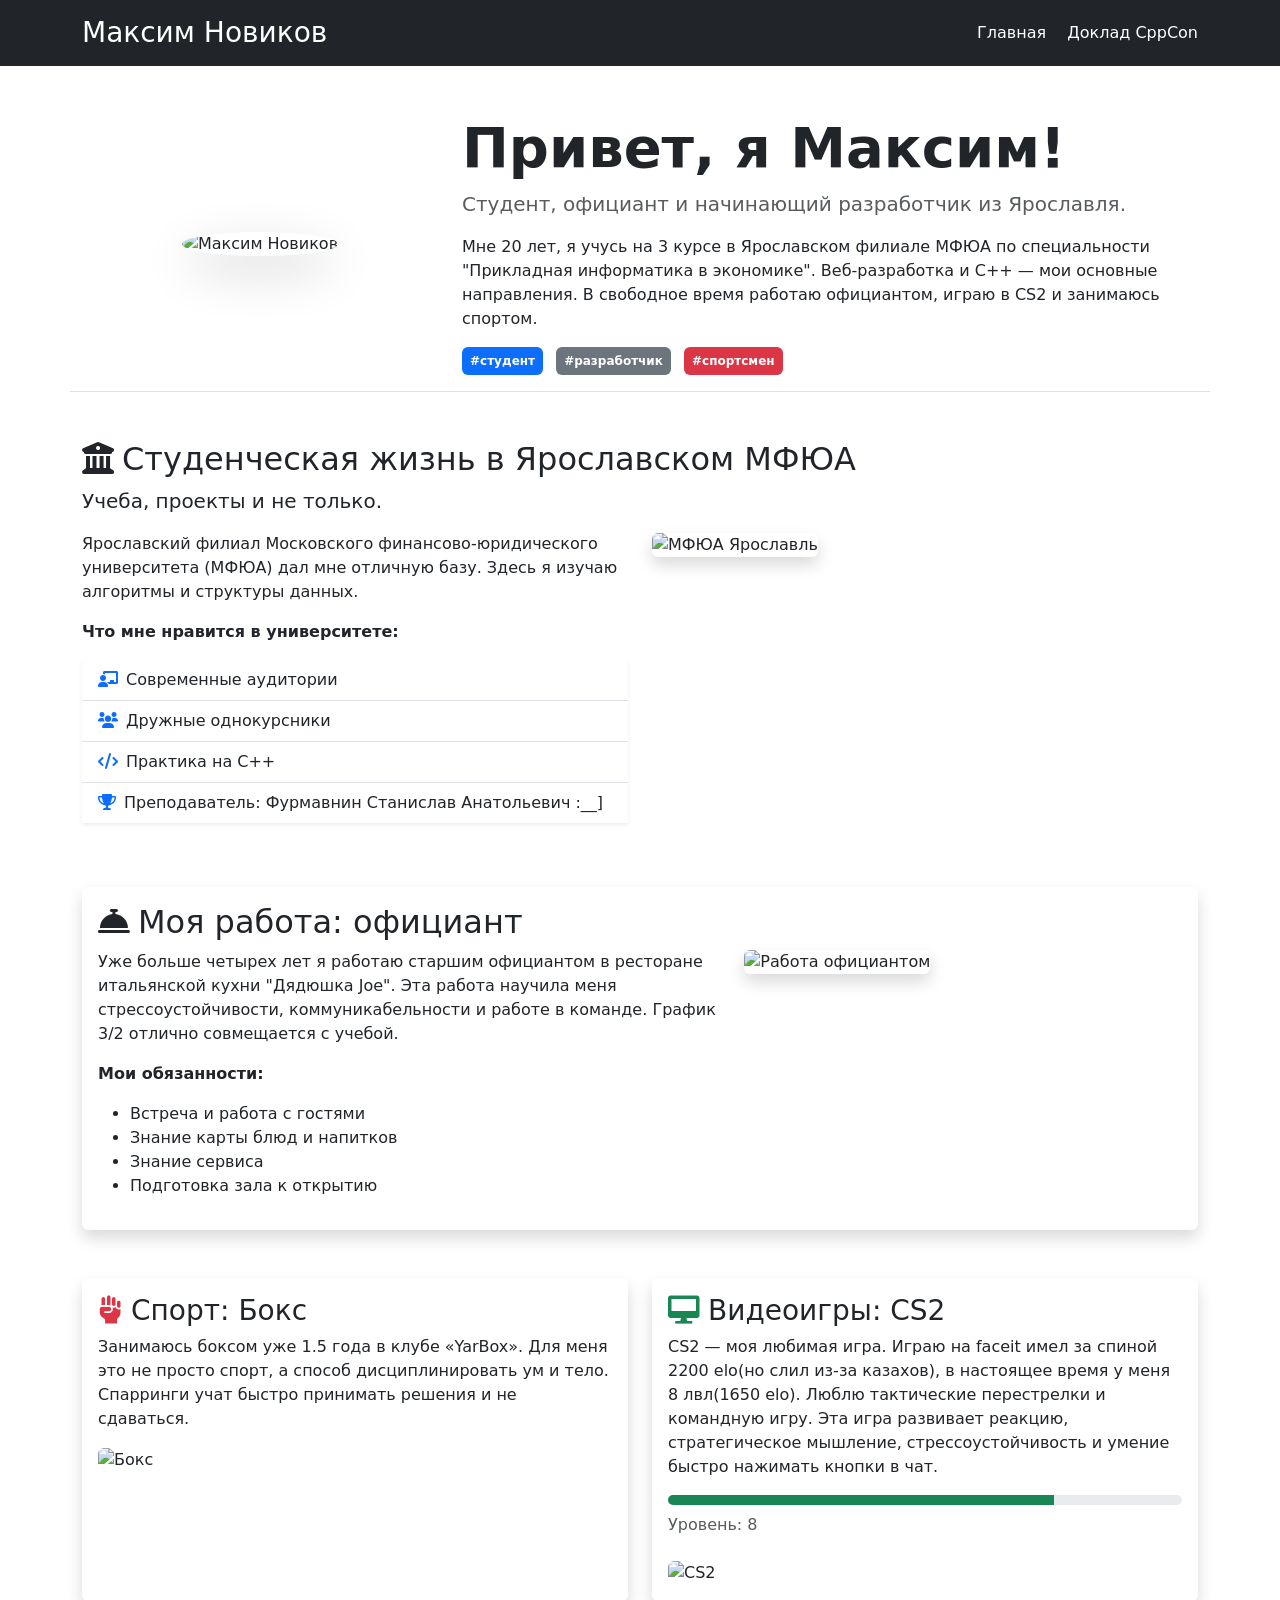
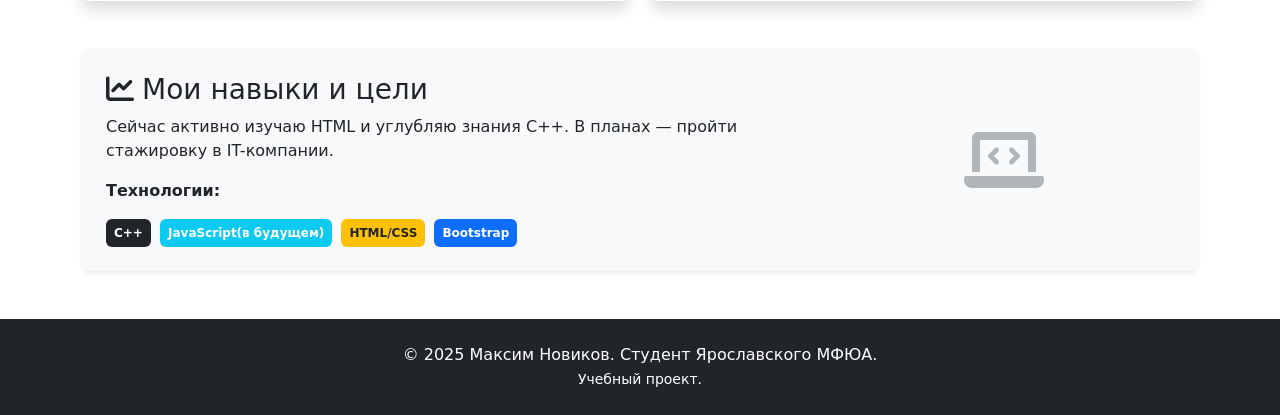
==== index.html @ 8e9f654c "Add files via upload" ====
<!DOCTYPE html>
<html lang="ru">
<head>
    <meta charset="UTF-8">
    <meta name="viewport" content="width=device-width, initial-scale=1">
    <title>Максим Новиков | Портфолио</title>
    <link href="https://cdn.jsdelivr.net/npm/bootstrap@5.3.8/dist/css/bootstrap.min.css" rel="stylesheet" integrity="sha384-sRIl4kxILFvY47J16cr9ZwB07vP4J8+LH7qKQnuqkuIAvNWLzeN8tE5YBujZqJLB" crossorigin="anonymous">
    <link rel="stylesheet" href="https://cdnjs.cloudflare.com/ajax/libs/font-awesome/6.0.0/css/all.min.css">
    <link rel="stylesheet" href="css/styles.css">
</head>
<body>
    <div> <!--Основной блок-->
        <div> <!--Header / Навигация-->
            <div class="bg-dark text-white py-3">
                <div class="container">
                    <div class="row align-items-center">
                        <div class="col-md-6">
                            <h3 class="mb-0">Максим Новиков</h3>
                        </div>
                        <div class="col-md-6 text-md-end">
                            <a href="index.html" class="text-white me-3 text-decoration-none">Главная</a>
                            <a href="cppcon-talk.html" class="text-white text-decoration-none">Доклад CppCon</a>
                        </div>
                    </div>
                </div>
            </div>
        </div>

        <div> <!--Основа / Основное содержание-->
            <main class="container my-5">
                <!-- Блок 1: О себе -->
                <section class="row align-items-center mb-5 pb-3 border-bottom">
                    <div class="col-md-4 text-center mb-3 mb-md-0">
                        <img src="C:\Users\daker\OneDrive\Desktop\vs\proggraming\internet_prog\img\meANDCAT" alt="Максим Новиков" class="img-fluid rounded-circle shadow-lg w-75">
                    </div>
                    <div class="col-md-8">
                        <h1 class="display-4 fw-bold">Привет, я Максим!</h1>
                        <p class="lead text-muted">Студент, официант и начинающий разработчик из Ярославля.</p>
                        <p>Мне 20 лет, я учусь на 3 курсе в Ярославском филиале МФЮА по специальности "Прикладная информатика в экономике". Веб-разработка и C++ — мои основные направления. В свободное время работаю официантом, играю в CS2 и занимаюсь спортом.</p>
                        <div class="mt-3">
                            <span class="badge bg-primary p-2 me-2">#студент</span>
                            <span class="badge bg-secondary p-2 me-2">#разработчик</span>
                            <span class="badge bg-danger p-2">#спортсмен</span>
                        </div>
                    </div>
                </section>

                <!-- Блок 2: Студ жизнь в МФЮА -->
                <section class="mb-5">
                    <div class="row">
                        <div class="col-12">
                            <h2 class="section-title"><i class="fas fa-university me-2"></i>Студенческая жизнь в Ярославском МФЮА</h2>
                            <p class="lead">Учеба, проекты и не только.</p>
                        </div>
                        <div class="col-md-6">
                            <p>Ярославский филиал Московского финансово-юридического университета (МФЮА) дал мне отличную базу. Здесь я изучаю алгоритмы и структуры данных.</p>
                            <p><strong>Что мне нравится в университете:</strong></p>
                            <ul class="list-group list-group-flush mb-3 shadow-sm">
                                <li class="list-group-item"><i class="fas fa-chalkboard-user text-primary me-2"></i>Современные аудитории</li>
                                <li class="list-group-item"><i class="fas fa-users text-primary me-2"></i>Дружные однокурсники</li>
                                <li class="list-group-item"><i class="fas fa-code text-primary me-2"></i>Практика на C++</li>
                                <li class="list-group-item"><i class="fas fa-trophy text-primary me-2"></i>Преподаватель: Фурмавнин Станислав Анатольевич :__]</li>
                            </ul>
                        </div>
                        <div class="col-md-6">
                            <img src="C:\Users\daker\OneDrive\Desktop\vs\proggraming\internet_prog\img\me" alt="МФЮА Ярославль" class="img-fluid rounded shadow">
                        </div>
                    </div>
                </section>

                <!-- Блок 3: Работа официантом -->
                <section class="mb-5">
                    <div class="card border-0 shadow">
                        <div class="card-body">
                            <h2 class="section-title"><i class="fas fa-concierge-bell me-2"></i>Моя работа: официант</h2>
                            <div class="row">
                                <div class="col-md-7">
                                    <p>Уже больше четырех лет я работаю старшим официантом в ресторане итальянской кухни "Дядюшка Joe". Эта работа научила меня стрессоустойчивости, коммуникабельности и работе в команде. График 3/2 отлично совмещается с учебой.</p>
                                    <p><strong>Мои обязанности:</strong></p>
                                    <!-- Список 2 -->
                                    <ul>
                                        <li>Встреча и работа с гостями</li>
                                        <li>Знание карты блюд и напитков</li>
                                        <li>Знание сервиса</li>
                                        <li>Подготовка зала к открытию</li>
                                    </ul>
                                </div>
                                <div class="col-md-5">
                                    <img src="C:\Users\daker\OneDrive\Desktop\vs\proggraming\internet_prog\img\NGme" alt="Работа официантом" class="img-fluid rounded shadow">
                                </div>
                            </div>
                        </div>
                    </div>
                </section>

                <!-- Блок 4: Хобби (спорт и CS2) -->
                <section class="mb-5">
                    <div class="row">
                        <div class="col-md-6 mb-3 mb-md-0">
                            <div class="card h-100 border-0 shadow">
                                <div class="card-body">
                                    <h3><i class="fas fa-fist-raised text-danger me-2"></i>Спорт: Бокс</h3>
                                    <p>Занимаюсь боксом уже 1.5 года в клубе «YarBox». Для меня это не просто спорт, а способ дисциплинировать ум и тело. Спарринги учат быстро принимать решения и не сдаваться.</p>
                                    <img src="C:\Users\daker\OneDrive\Desktop\vs\proggraming\internet_prog\img\boks" alt="Бокс" class="img-fluid rounded">
                                </div>
                            </div>
                        </div>
                        <div class="col-md-6">
                            <div class="card h-100 border-0 shadow">
                                <div class="card-body">
                                    <h3><i class="fas fa-desktop text-success me-2"></i>Видеоигры: CS2</h3>
                                    <p>CS2 — моя любимая игра. Играю на faceit имел за спиной 2200 elo(но слил из-за казахов), в настоящее время у меня 8 лвл(1650 elo). Люблю тактические перестрелки и командную игру. Эта игра развивает реакцию, стратегическое мышление, стрессоустойчивость и умение быстро нажимать кнопки в чат.</p>
                                    <div class="progress mb-2" style="height: 10px;">
                                        <div class="progress-bar bg-success" style="width: 75%;"></div>
                                    </div>
                                    <p class="text-muted">Уровень: 8</p>
                                    <img src="C:\Users\daker\OneDrive\Desktop\vs\proggraming\internet_prog\img\faceit" alt="CS2" class="img-fluid rounded mt-2">
                                </div>
                            </div>
                        </div>
                    </div>
                </section>

                <!-- Блок 5: Мои навыки -->
                <section class="bg-light p-4 rounded shadow-sm">
                    <div class="row align-items-center">
                        <div class="col-md-8">
                            <h3><i class="fas fa-chart-line me-2"></i>Мои навыки и цели</h3>
                            <p>Сейчас активно изучаю HTML и углубляю знания C++. В планах — пройти стажировку в IT-компании.</p>
                            <p><strong>Технологии:</strong></p>
                            <span class="badge bg-dark p-2 me-1">C++</span>
                            <span class="badge bg-info p-2 me-1">JavaScript(в будущем)</span>
                            <span class="badge bg-warning text-dark p-2 me-1">HTML/CSS</span>
                            <span class="badge bg-primary p-2 me-1">Bootstrap</span>
                        </div>
                        <div class="col-md-4 text-center mt-3 mt-md-0">
                            <i class="fas fa-laptop-code fa-4x text-secondary opacity-50"></i>
                        </div>
                    </div>
                </section>
            </main>
        </div>

        <div>
            <footer class="bg-dark text-white text-center py-4 mt-5">
                <div class="container">
                    <p class="mb-0">© 2025 Максим Новиков. Студент Ярославского МФЮА.</p>
                    <small>Учебный проект.</small>
                </div>
            </footer>
        </div>
    </div>
</body>
</html>
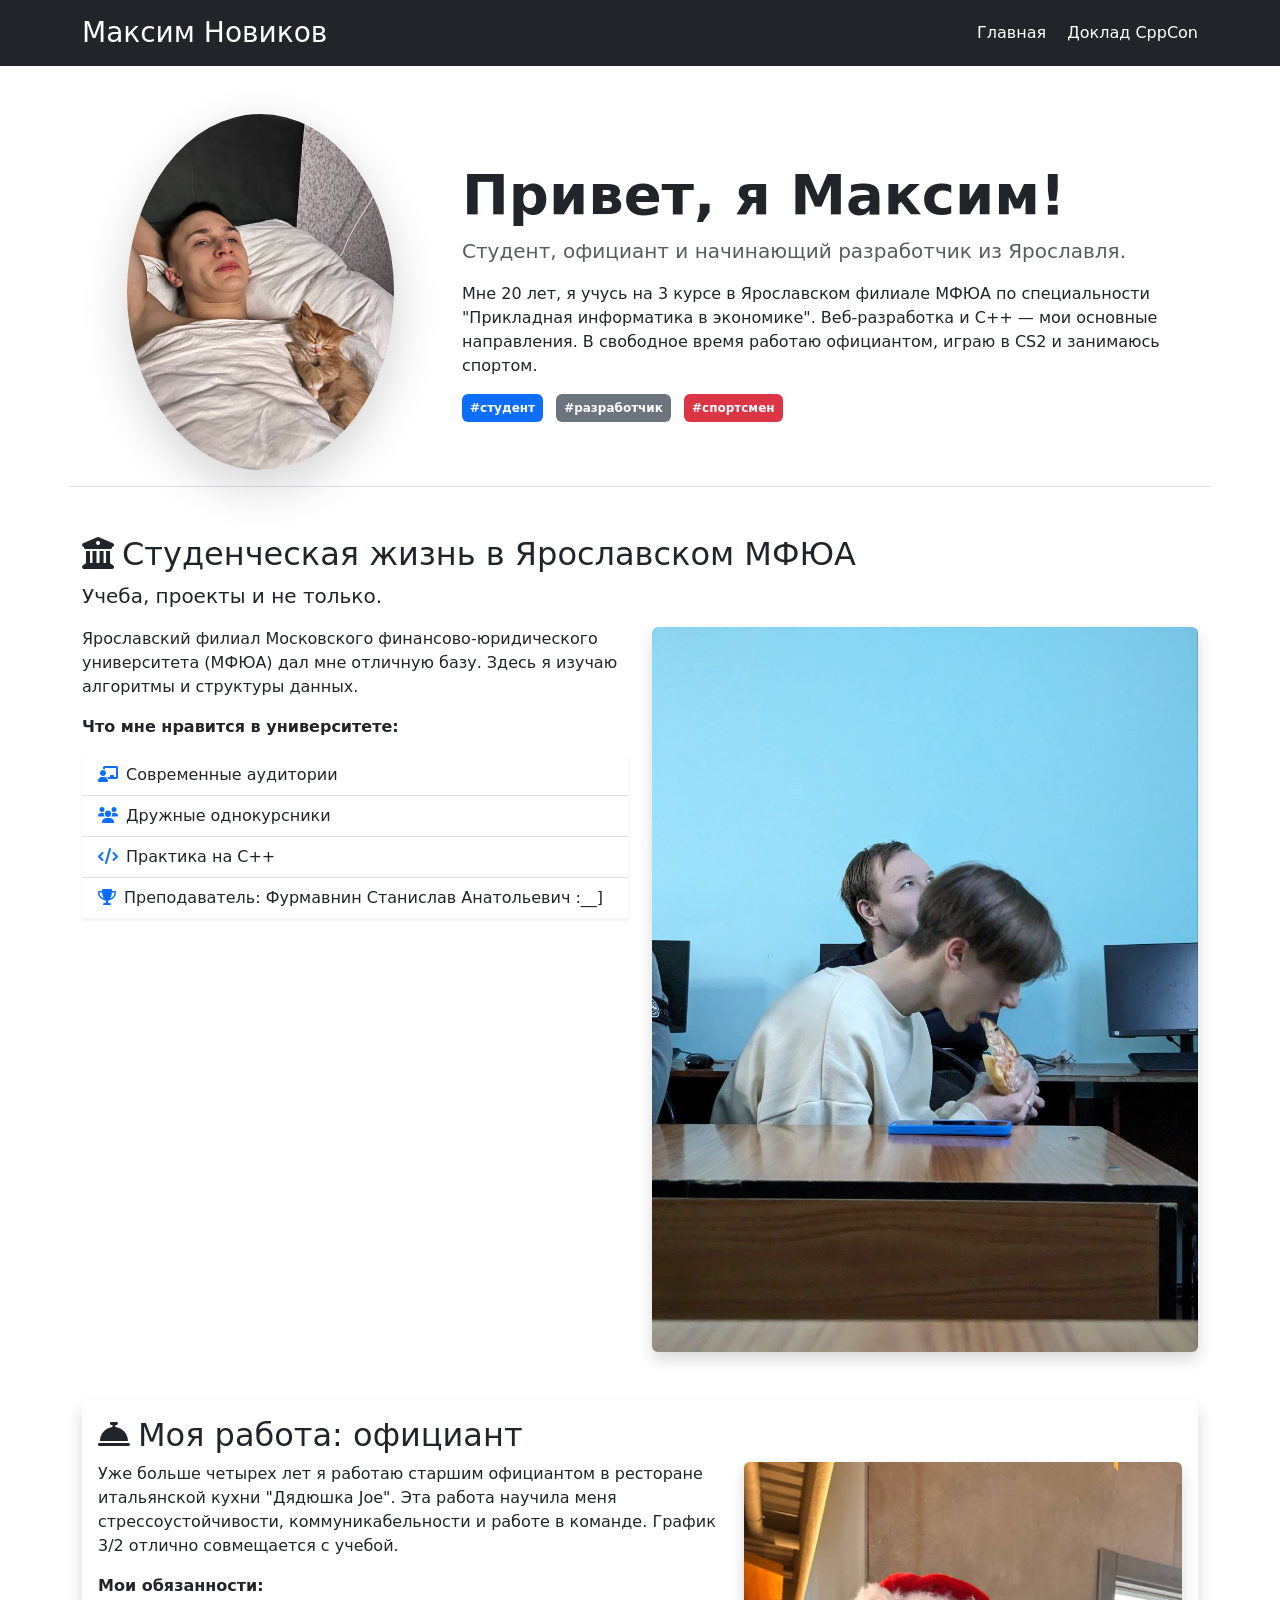
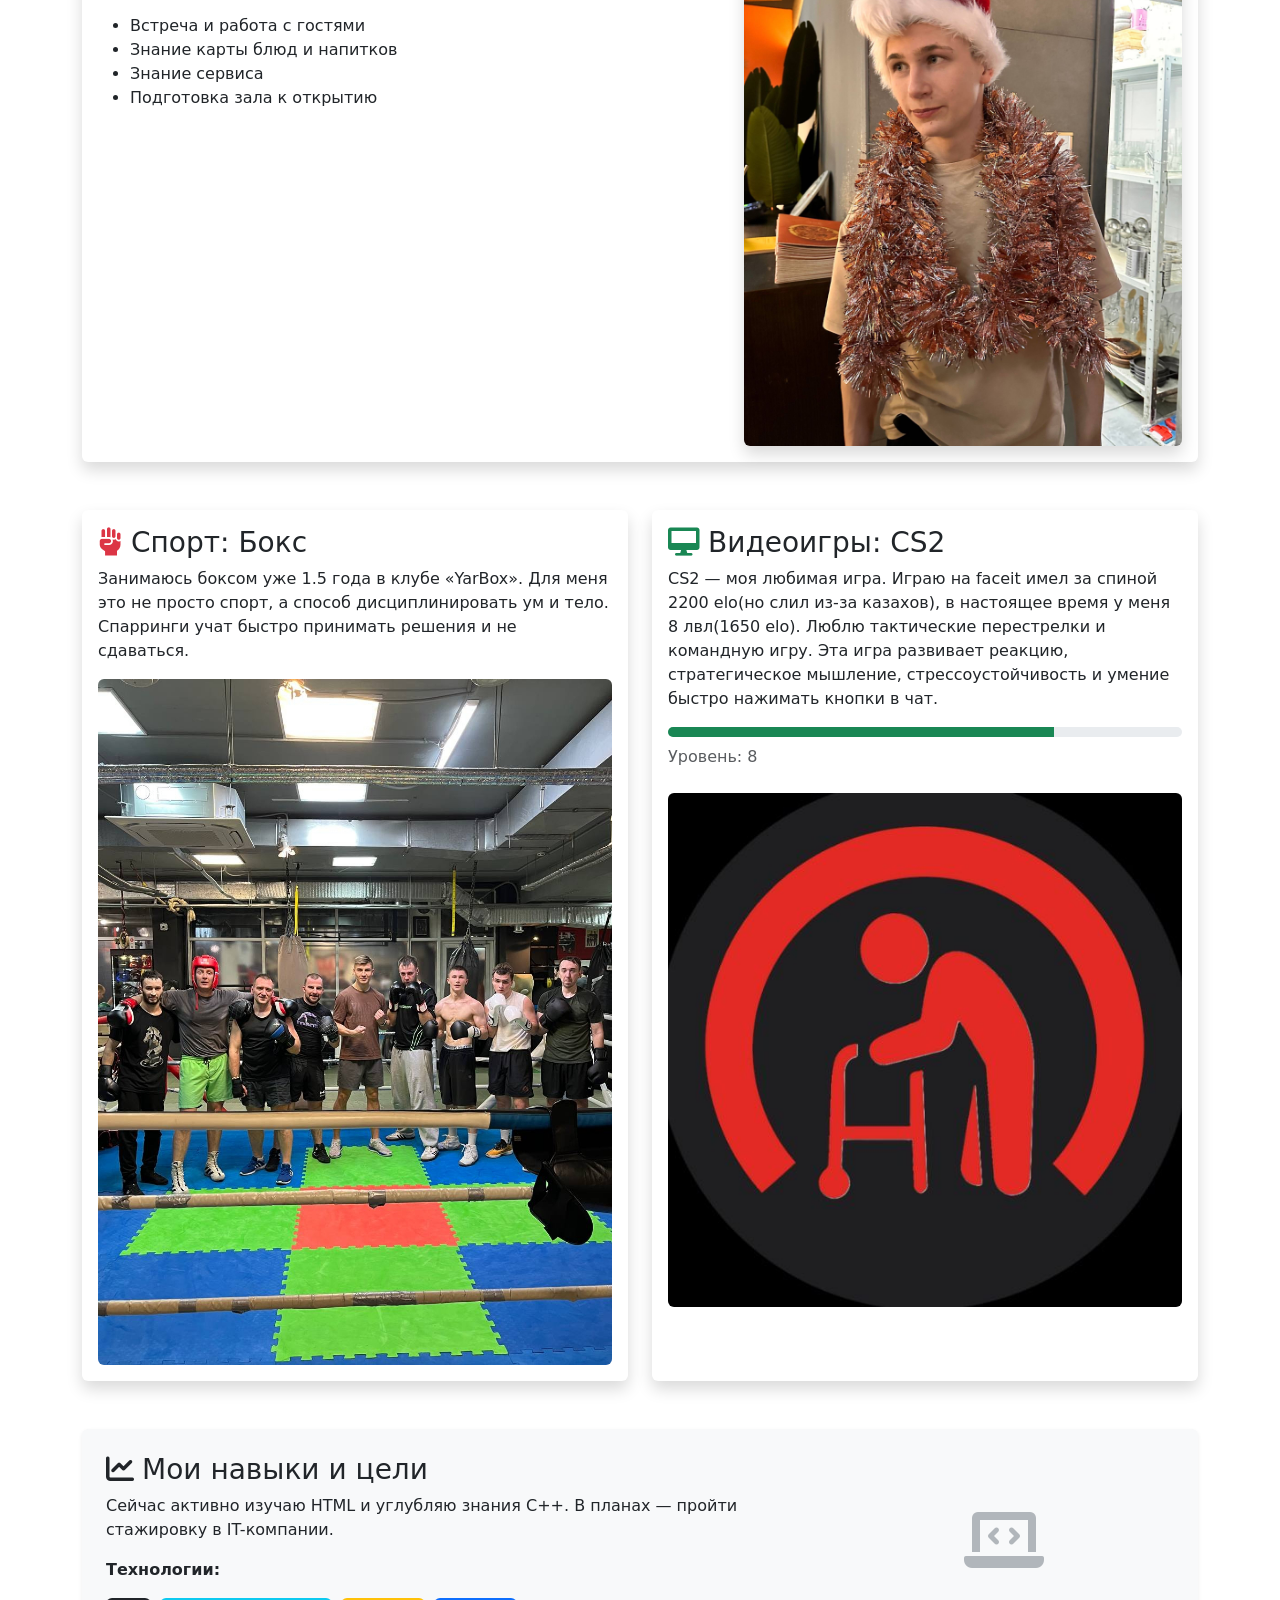
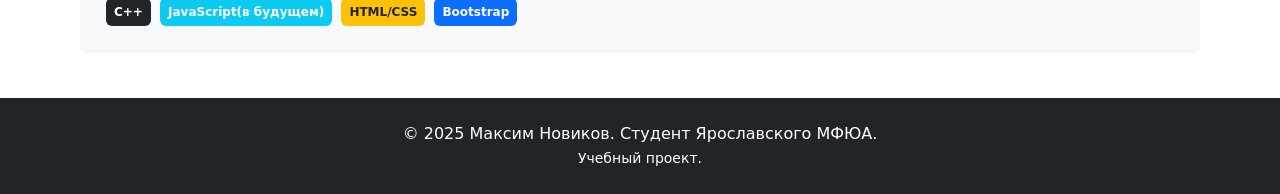
==== commit 77d867dd: "Add files via upload" ====
--- a/index.html
+++ b/index.html
@@ -31,7 +31,7 @@
                 <!-- Блок 1: О себе -->
                 <section class="row align-items-center mb-5 pb-3 border-bottom">
                     <div class="col-md-4 text-center mb-3 mb-md-0">
-                        <img src="C:\Users\daker\OneDrive\Desktop\vs\proggraming\internet_prog\img\meANDCAT" alt="Максим Новиков" class="img-fluid rounded-circle shadow-lg w-75">
+                        <img src=".\img\meANDCAT.jpg" alt="Максим Новиков" class="img-fluid rounded-circle shadow-lg w-75">
                     </div>
                     <div class="col-md-8">
                         <h1 class="display-4 fw-bold">Привет, я Максим!</h1>
@@ -63,7 +63,7 @@
                             </ul>
                         </div>
                         <div class="col-md-6">
-                            <img src="C:\Users\daker\OneDrive\Desktop\vs\proggraming\internet_prog\img\me" alt="МФЮА Ярославль" class="img-fluid rounded shadow">
+                            <img src=".\img\me.jpg" alt="МФЮА Ярославль" class="img-fluid rounded shadow">
                         </div>
                     </div>
                 </section>
@@ -86,7 +86,7 @@
                                     </ul>
                                 </div>
                                 <div class="col-md-5">
-                                    <img src="C:\Users\daker\OneDrive\Desktop\vs\proggraming\internet_prog\img\NGme" alt="Работа официантом" class="img-fluid rounded shadow">
+                                    <img src=".\img\NGme.jpg" alt="Работа официантом" class="img-fluid rounded shadow">
                                 </div>
                             </div>
                         </div>
@@ -101,7 +101,7 @@
                                 <div class="card-body">
                                     <h3><i class="fas fa-fist-raised text-danger me-2"></i>Спорт: Бокс</h3>
                                     <p>Занимаюсь боксом уже 1.5 года в клубе «YarBox». Для меня это не просто спорт, а способ дисциплинировать ум и тело. Спарринги учат быстро принимать решения и не сдаваться.</p>
-                                    <img src="C:\Users\daker\OneDrive\Desktop\vs\proggraming\internet_prog\img\boks" alt="Бокс" class="img-fluid rounded">
+                                    <img src=".\img\boks.jpg" alt="Бокс" class="img-fluid rounded">
                                 </div>
                             </div>
                         </div>
@@ -114,7 +114,7 @@
                                         <div class="progress-bar bg-success" style="width: 75%;"></div>
                                     </div>
                                     <p class="text-muted">Уровень: 8</p>
-                                    <img src="C:\Users\daker\OneDrive\Desktop\vs\proggraming\internet_prog\img\faceit" alt="CS2" class="img-fluid rounded mt-2">
+                                    <img src=".\img\faceit.jpg" alt="CS2" class="img-fluid rounded mt-2">
                                 </div>
                             </div>
                         </div>
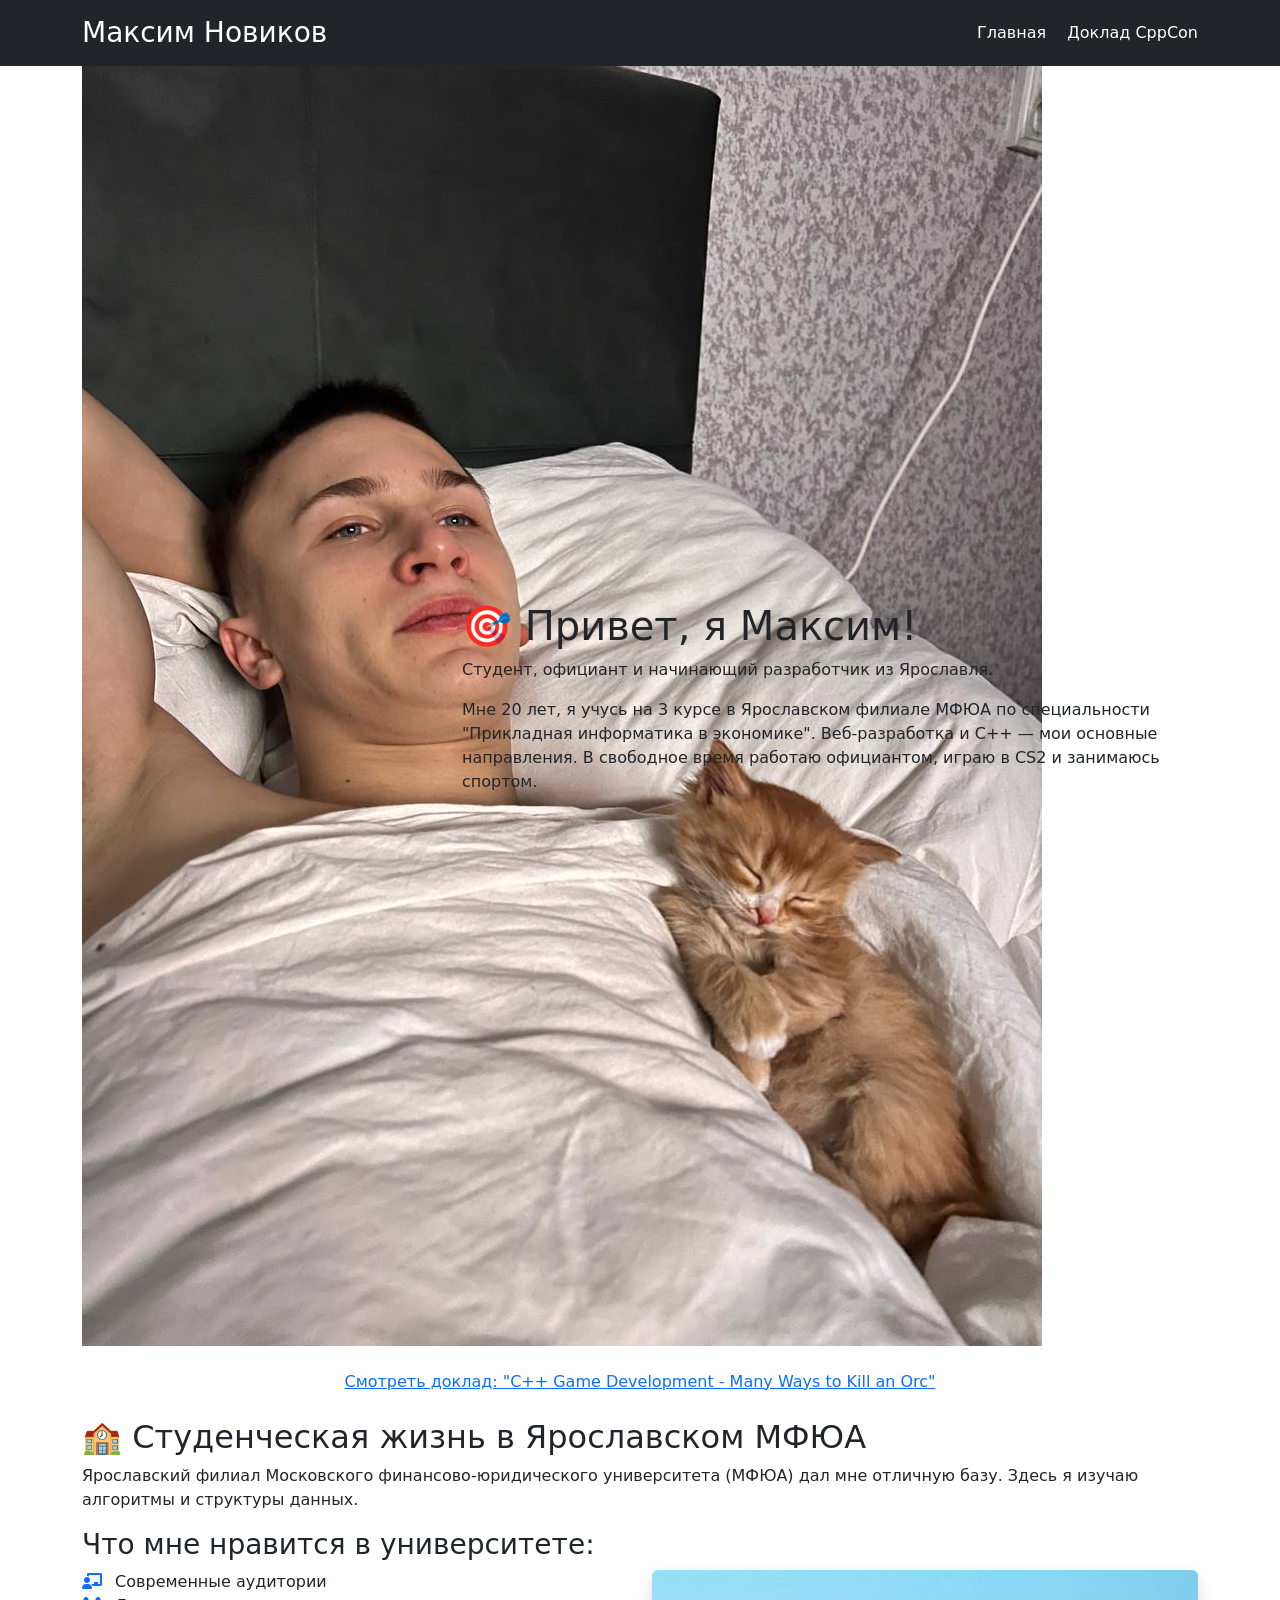
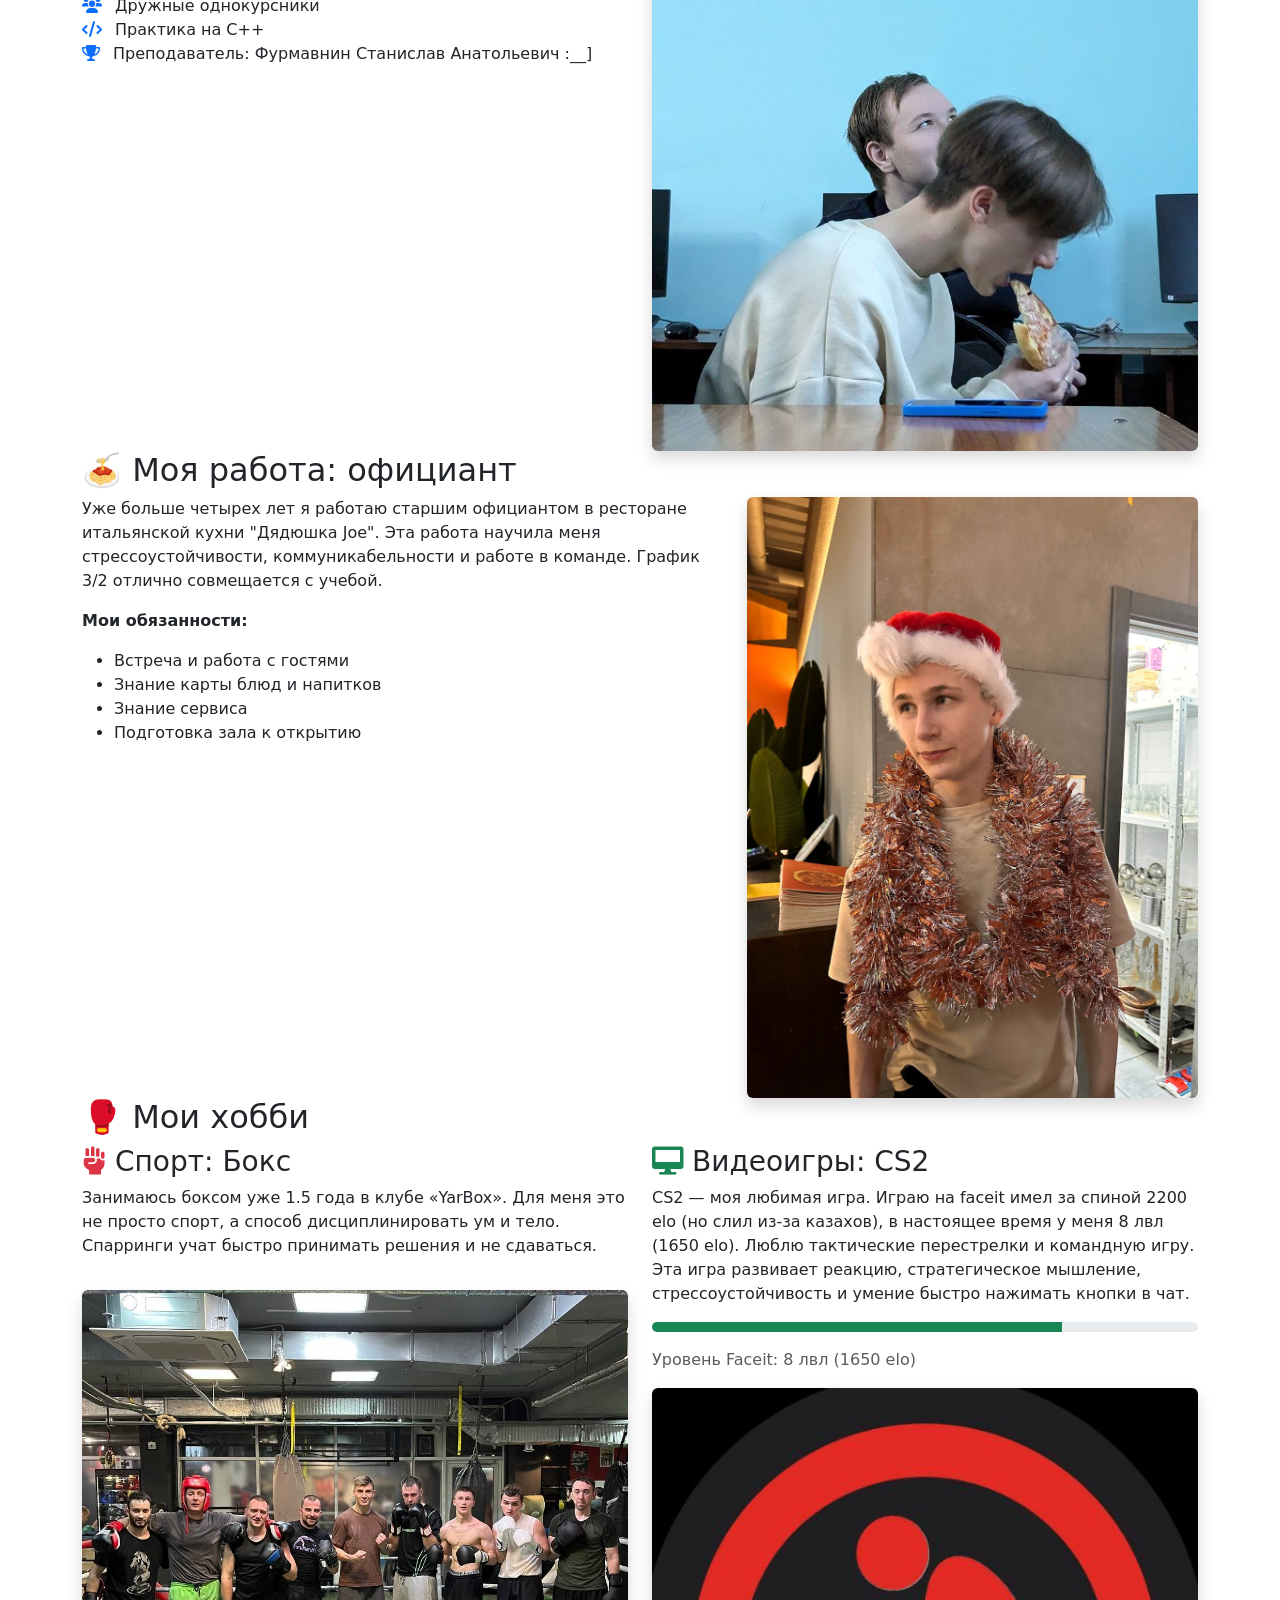
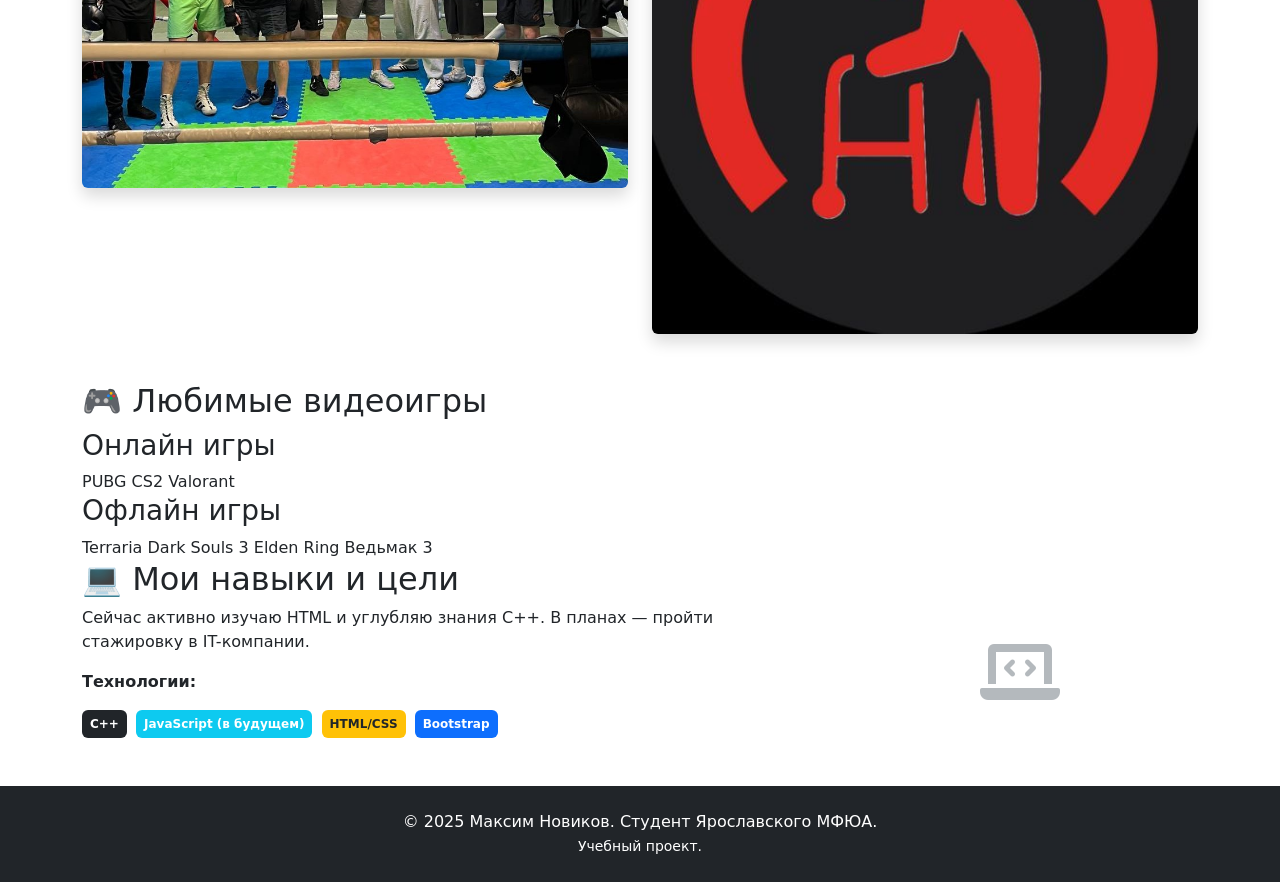
==== commit 3a66cb61: "Add files via upload" ====
--- a/index.html
+++ b/index.html
@@ -2,152 +2,187 @@
 <html lang="ru">
 <head>
     <meta charset="UTF-8">
-    <meta name="viewport" content="width=device-width, initial-scale=1">
+    <meta name="viewport" content="width=device-width, initial-scale=1.0">
     <title>Максим Новиков | Портфолио</title>
     <link href="https://cdn.jsdelivr.net/npm/bootstrap@5.3.8/dist/css/bootstrap.min.css" rel="stylesheet" integrity="sha384-sRIl4kxILFvY47J16cr9ZwB07vP4J8+LH7qKQnuqkuIAvNWLzeN8tE5YBujZqJLB" crossorigin="anonymous">
     <link rel="stylesheet" href="https://cdnjs.cloudflare.com/ajax/libs/font-awesome/6.0.0/css/all.min.css">
     <link rel="stylesheet" href="css/styles.css">
 </head>
 <body>
-    <div> <!--Основной блок-->
-        <div> <!--Header / Навигация-->
-            <div class="bg-dark text-white py-3">
-                <div class="container">
-                    <div class="row align-items-center">
-                        <div class="col-md-6">
-                            <h3 class="mb-0">Максим Новиков</h3>
+    <div class="container-fluid p-0">
+        <!-- НАВИГАЦИЯ -->
+        <div class="bg-dark text-white py-3">
+            <div class="container">
+                <div class="row align-items-center">
+                    <div class="col-md-6">
+                        <h3 class="mb-0">Максим Новиков</h3>
+                    </div>
+                    <div class="col-md-6 text-md-end">
+                        <a href="index.html" class="text-white me-3 text-decoration-none">Главная</a>
+                        <a href="cppcon-talk.html" class="text-white text-decoration-none">Доклад CppCon</a>
+                    </div>
+                </div>
+            </div>
+        </div>
+
+        <!-- БЛОК 1: О СЕБЕ -->
+        <div class="about-me">
+            <div class="container">
+                <div class="row align-items-center">
+                    <div class="col-md-4 text-center mb-3 mb-md-0">
+                        <img src=".\img\meANDCAT.jpg" alt="Максим Новиков" class="avatar">
+                    </div>
+                    <div class="col-md-8">
+                        <h1 class="about-title">🎯 Привет, я Максим!</h1>
+                        <p class="about-text">
+                            Студент, официант и начинающий разработчик из Ярославля.
+                        </p>
+                        <p class="about-text">
+                            Мне 20 лет, я учусь на 3 курсе в Ярославском филиале МФЮА по специальности "Прикладная информатика в экономике". Веб-разработка и C++ — мои основные направления. В свободное время работаю официантом, играю в CS2 и занимаюсь спортом.
+                        </p>
+                    </div>
+                </div>
+            </div>
+        </div>
+
+        <!-- ССЫЛКА НА ДОКЛАД -->
+        <div class="container text-center my-4">
+            <a href="cppcon-talk.html" class="lecture-link">Смотреть доклад: "C++ Game Development - Many Ways to Kill an Orc"</a>
+        </div>
+
+        <!-- БЛОК 2: СТУДЕНЧЕСКАЯ ЖИЗНЬ -->
+        <div class="education-section">
+            <div class="container">
+                <h2 class="section-title">🏫 Студенческая жизнь в Ярославском МФЮА</h2>
+                <div class="education-content">
+                    <p>Ярославский филиал Московского финансово-юридического университета (МФЮА) дал мне отличную базу. Здесь я изучаю алгоритмы и структуры данных.</p>
+                </div>
+                <h3 class="education-subtitle">Что мне нравится в университете:</h3>
+                <div class="row">
+                    <div class="col-md-6">
+                        <ul class="list-unstyled">
+                            <li><i class="fas fa-chalkboard-user text-primary me-2"></i> Современные аудитории</li>
+                            <li><i class="fas fa-users text-primary me-2"></i> Дружные однокурсники</li>
+                            <li><i class="fas fa-code text-primary me-2"></i> Практика на C++</li>
+                            <li><i class="fas fa-trophy text-primary me-2"></i> Преподаватель: Фурмавнин Станислав Анатольевич :__]</li>
+                        </ul>
+                    </div>
+                    <div class="col-md-6">
+                        <img src=".\img\me.jpg" alt="МФЮА Ярославль" class="img-fluid rounded shadow">
+                    </div>
+                </div>
+            </div>
+        </div>
+
+        <!-- БЛОК 3: РАБОТА ОФИЦИАНТОМ -->
+        <div class="food-section">
+            <div class="container">
+                <h2 class="section-title">🍝 Моя работа: официант</h2>
+                <div class="row">
+                    <div class="col-md-7">
+                        <p>Уже больше четырех лет я работаю старшим официантом в ресторане итальянской кухни "Дядюшка Joe". Эта работа научила меня стрессоустойчивости, коммуникабельности и работе в команде. График 3/2 отлично совмещается с учебой.</p>
+                        <p><strong>Мои обязанности:</strong></p>
+                        <ul>
+                            <li>Встреча и работа с гостями</li>
+                            <li>Знание карты блюд и напитков</li>
+                            <li>Знание сервиса</li>
+                            <li>Подготовка зала к открытию</li>
+                        </ul>
+                    </div>
+                    <div class="col-md-5">
+                        <img src=".\img\NGme.jpg" alt="Работа официантом" class="img-fluid rounded shadow">
+                    </div>
+                </div>
+            </div>
+        </div>
+
+        <!-- БЛОК 4: ХОББИ (СПОРТ И ВИДЕОИГРЫ) -->
+        <div class="games-section">
+            <div class="container">
+                <h2 class="section-title">🥊 Мои хобби</h2>
+                
+                <div class="row">
+                    <!-- БОКС -->
+                    <div class="col-lg-6 mb-5">
+                        <h3 class="games-subtitle"><i class="fas fa-fist-raised text-danger me-2"></i>Спорт: Бокс</h3>
+                        <div class="education-content">
+                            <p>Занимаюсь боксом уже 1.5 года в клубе «YarBox». Для меня это не просто спорт, а способ дисциплинировать ум и тело. Спарринги учат быстро принимать решения и не сдаваться.</p>
+                            <img src=".\img\boks.jpg" alt="Бокс" class="img-fluid rounded shadow mt-3">
                         </div>
-                        <div class="col-md-6 text-md-end">
-                            <a href="index.html" class="text-white me-3 text-decoration-none">Главная</a>
-                            <a href="cppcon-talk.html" class="text-white text-decoration-none">Доклад CppCon</a>
+                    </div>
+
+                    <!-- CS2 -->
+                    <div class="col-lg-6 mb-5">
+                        <h3 class="games-subtitle"><i class="fas fa-desktop text-success me-2"></i>Видеоигры: CS2</h3>
+                        <div class="education-content">
+                            <p>CS2 — моя любимая игра. Играю на faceit имел за спиной 2200 elo (но слил из-за казахов), в настоящее время у меня 8 лвл (1650 elo). Люблю тактические перестрелки и командную игру. Эта игра развивает реакцию, стратегическое мышление, стрессоустойчивость и умение быстро нажимать кнопки в чат.</p>
+                            <div class="progress mb-3" style="height: 10px;">
+                                <div class="progress-bar bg-success" style="width: 75%;"></div>
+                            </div>
+                            <p class="text-muted">Уровень Faceit: 8 лвл (1650 elo)</p>
+                            <img src=".\img\faceit.jpg" alt="CS2" class="img-fluid rounded shadow">
                         </div>
                     </div>
                 </div>
             </div>
         </div>
 
-        <div> <!--Основа / Основное содержание-->
-            <main class="container my-5">
-                <!-- Блок 1: О себе -->
-                <section class="row align-items-center mb-5 pb-3 border-bottom">
-                    <div class="col-md-4 text-center mb-3 mb-md-0">
-                        <img src=".\img\meANDCAT.jpg" alt="Максим Новиков" class="img-fluid rounded-circle shadow-lg w-75">
-                    </div>
-                    <div class="col-md-8">
-                        <h1 class="display-4 fw-bold">Привет, я Максим!</h1>
-                        <p class="lead text-muted">Студент, официант и начинающий разработчик из Ярославля.</p>
-                        <p>Мне 20 лет, я учусь на 3 курсе в Ярославском филиале МФЮА по специальности "Прикладная информатика в экономике". Веб-разработка и C++ — мои основные направления. В свободное время работаю официантом, играю в CS2 и занимаюсь спортом.</p>
-                        <div class="mt-3">
-                            <span class="badge bg-primary p-2 me-2">#студент</span>
-                            <span class="badge bg-secondary p-2 me-2">#разработчик</span>
-                            <span class="badge bg-danger p-2">#спортсмен</span>
+        <!-- БЛОК 5: ЛЮБИМЫЕ ИГРЫ (ДОПОЛНИТЕЛЬНЫЙ СПИСОК) -->
+        <div class="movies-section">
+            <div class="container">
+                <h2 class="section-title">🎮 Любимые видеоигры</h2>
+                
+                <div class="movies-grid">
+                    <!-- ОНЛАЙН ИГРЫ -->
+                    <div class="movie-category">
+                        <h3>Онлайн игры</h3>
+                        <div class="movie-list">
+                            <a>PUBG</a>
+                            <a>CS2</a>
+                            <a>Valorant</a>
                         </div>
                     </div>
-                </section>
 
-                <!-- Блок 2: Студ жизнь в МФЮА -->
-                <section class="mb-5">
-                    <div class="row">
-                        <div class="col-12">
-                            <h2 class="section-title"><i class="fas fa-university me-2"></i>Студенческая жизнь в Ярославском МФЮА</h2>
-                            <p class="lead">Учеба, проекты и не только.</p>
-                        </div>
-                        <div class="col-md-6">
-                            <p>Ярославский филиал Московского финансово-юридического университета (МФЮА) дал мне отличную базу. Здесь я изучаю алгоритмы и структуры данных.</p>
-                            <p><strong>Что мне нравится в университете:</strong></p>
-                            <ul class="list-group list-group-flush mb-3 shadow-sm">
-                                <li class="list-group-item"><i class="fas fa-chalkboard-user text-primary me-2"></i>Современные аудитории</li>
-                                <li class="list-group-item"><i class="fas fa-users text-primary me-2"></i>Дружные однокурсники</li>
-                                <li class="list-group-item"><i class="fas fa-code text-primary me-2"></i>Практика на C++</li>
-                                <li class="list-group-item"><i class="fas fa-trophy text-primary me-2"></i>Преподаватель: Фурмавнин Станислав Анатольевич :__]</li>
-                            </ul>
-                        </div>
-                        <div class="col-md-6">
-                            <img src=".\img\me.jpg" alt="МФЮА Ярославль" class="img-fluid rounded shadow">
+                    <!-- ОФФЛАЙН ИГРЫ -->
+                    <div class="movie-category">
+                        <h3>Офлайн игры</h3>
+                        <div class="movie-list">
+                            <a>Terraria</a>
+                            <a>Dark Souls 3</a>
+                            <a>Elden Ring</a>
+                            <a>Ведьмак 3</a>
                         </div>
                     </div>
-                </section>
-
-                <!-- Блок 3: Работа официантом -->
-                <section class="mb-5">
-                    <div class="card border-0 shadow">
-                        <div class="card-body">
-                            <h2 class="section-title"><i class="fas fa-concierge-bell me-2"></i>Моя работа: официант</h2>
-                            <div class="row">
-                                <div class="col-md-7">
-                                    <p>Уже больше четырех лет я работаю старшим официантом в ресторане итальянской кухни "Дядюшка Joe". Эта работа научила меня стрессоустойчивости, коммуникабельности и работе в команде. График 3/2 отлично совмещается с учебой.</p>
-                                    <p><strong>Мои обязанности:</strong></p>
-                                    <!-- Список 2 -->
-                                    <ul>
-                                        <li>Встреча и работа с гостями</li>
-                                        <li>Знание карты блюд и напитков</li>
-                                        <li>Знание сервиса</li>
-                                        <li>Подготовка зала к открытию</li>
-                                    </ul>
-                                </div>
-                                <div class="col-md-5">
-                                    <img src=".\img\NGme.jpg" alt="Работа официантом" class="img-fluid rounded shadow">
-                                </div>
-                            </div>
-                        </div>
-                    </div>
-                </section>
-
-                <!-- Блок 4: Хобби (спорт и CS2) -->
-                <section class="mb-5">
-                    <div class="row">
-                        <div class="col-md-6 mb-3 mb-md-0">
-                            <div class="card h-100 border-0 shadow">
-                                <div class="card-body">
-                                    <h3><i class="fas fa-fist-raised text-danger me-2"></i>Спорт: Бокс</h3>
-                                    <p>Занимаюсь боксом уже 1.5 года в клубе «YarBox». Для меня это не просто спорт, а способ дисциплинировать ум и тело. Спарринги учат быстро принимать решения и не сдаваться.</p>
-                                    <img src=".\img\boks.jpg" alt="Бокс" class="img-fluid rounded">
-                                </div>
-                            </div>
-                        </div>
-                        <div class="col-md-6">
-                            <div class="card h-100 border-0 shadow">
-                                <div class="card-body">
-                                    <h3><i class="fas fa-desktop text-success me-2"></i>Видеоигры: CS2</h3>
-                                    <p>CS2 — моя любимая игра. Играю на faceit имел за спиной 2200 elo(но слил из-за казахов), в настоящее время у меня 8 лвл(1650 elo). Люблю тактические перестрелки и командную игру. Эта игра развивает реакцию, стратегическое мышление, стрессоустойчивость и умение быстро нажимать кнопки в чат.</p>
-                                    <div class="progress mb-2" style="height: 10px;">
-                                        <div class="progress-bar bg-success" style="width: 75%;"></div>
-                                    </div>
-                                    <p class="text-muted">Уровень: 8</p>
-                                    <img src=".\img\faceit.jpg" alt="CS2" class="img-fluid rounded mt-2">
-                                </div>
-                            </div>
-                        </div>
-                    </div>
-                </section>
-
-                <!-- Блок 5: Мои навыки -->
-                <section class="bg-light p-4 rounded shadow-sm">
-                    <div class="row align-items-center">
-                        <div class="col-md-8">
-                            <h3><i class="fas fa-chart-line me-2"></i>Мои навыки и цели</h3>
-                            <p>Сейчас активно изучаю HTML и углубляю знания C++. В планах — пройти стажировку в IT-компании.</p>
-                            <p><strong>Технологии:</strong></p>
-                            <span class="badge bg-dark p-2 me-1">C++</span>
-                            <span class="badge bg-info p-2 me-1">JavaScript(в будущем)</span>
-                            <span class="badge bg-warning text-dark p-2 me-1">HTML/CSS</span>
-                            <span class="badge bg-primary p-2 me-1">Bootstrap</span>
-                        </div>
-                        <div class="col-md-4 text-center mt-3 mt-md-0">
-                            <i class="fas fa-laptop-code fa-4x text-secondary opacity-50"></i>
-                        </div>
-                    </div>
-                </section>
-            </main>
+                </div>
+            </div>
         </div>
 
-        <div>
-            <footer class="bg-dark text-white text-center py-4 mt-5">
-                <div class="container">
-                    <p class="mb-0">© 2025 Максим Новиков. Студент Ярославского МФЮА.</p>
-                    <small>Учебный проект.</small>
+        <!-- БЛОК 6: МОИ НАВЫКИ -->
+        <div class="food-section">
+            <div class="container">
+                <h2 class="section-title">💻 Мои навыки и цели</h2>
+                <div class="row align-items-center">
+                    <div class="col-md-8">
+                        <p>Сейчас активно изучаю HTML и углубляю знания C++. В планах — пройти стажировку в IT-компании.</p>
+                        <p><strong>Технологии:</strong></p>
+                        <span class="badge bg-dark p-2 me-1">C++</span>
+                        <span class="badge bg-info p-2 me-1">JavaScript (в будущем)</span>
+                        <span class="badge bg-warning text-dark p-2 me-1">HTML/CSS</span>
+                        <span class="badge bg-primary p-2 me-1">Bootstrap</span>
+                    </div>
+                    <div class="col-md-4 text-center mt-3 mt-md-0">
+                        <i class="fas fa-laptop-code fa-4x text-secondary opacity-50"></i>
+                    </div>
                 </div>
-            </footer>
+            </div>
+        </div>
+
+        <!-- ПОДВАЛ -->
+        <div class="bg-dark text-white text-center py-4 mt-5">
+            <div class="container">
+                <p class="mb-0">© 2025 Максим Новиков. Студент Ярославского МФЮА.</p>
+                <small>Учебный проект.</small>
+            </div>
         </div>
     </div>
 </body>
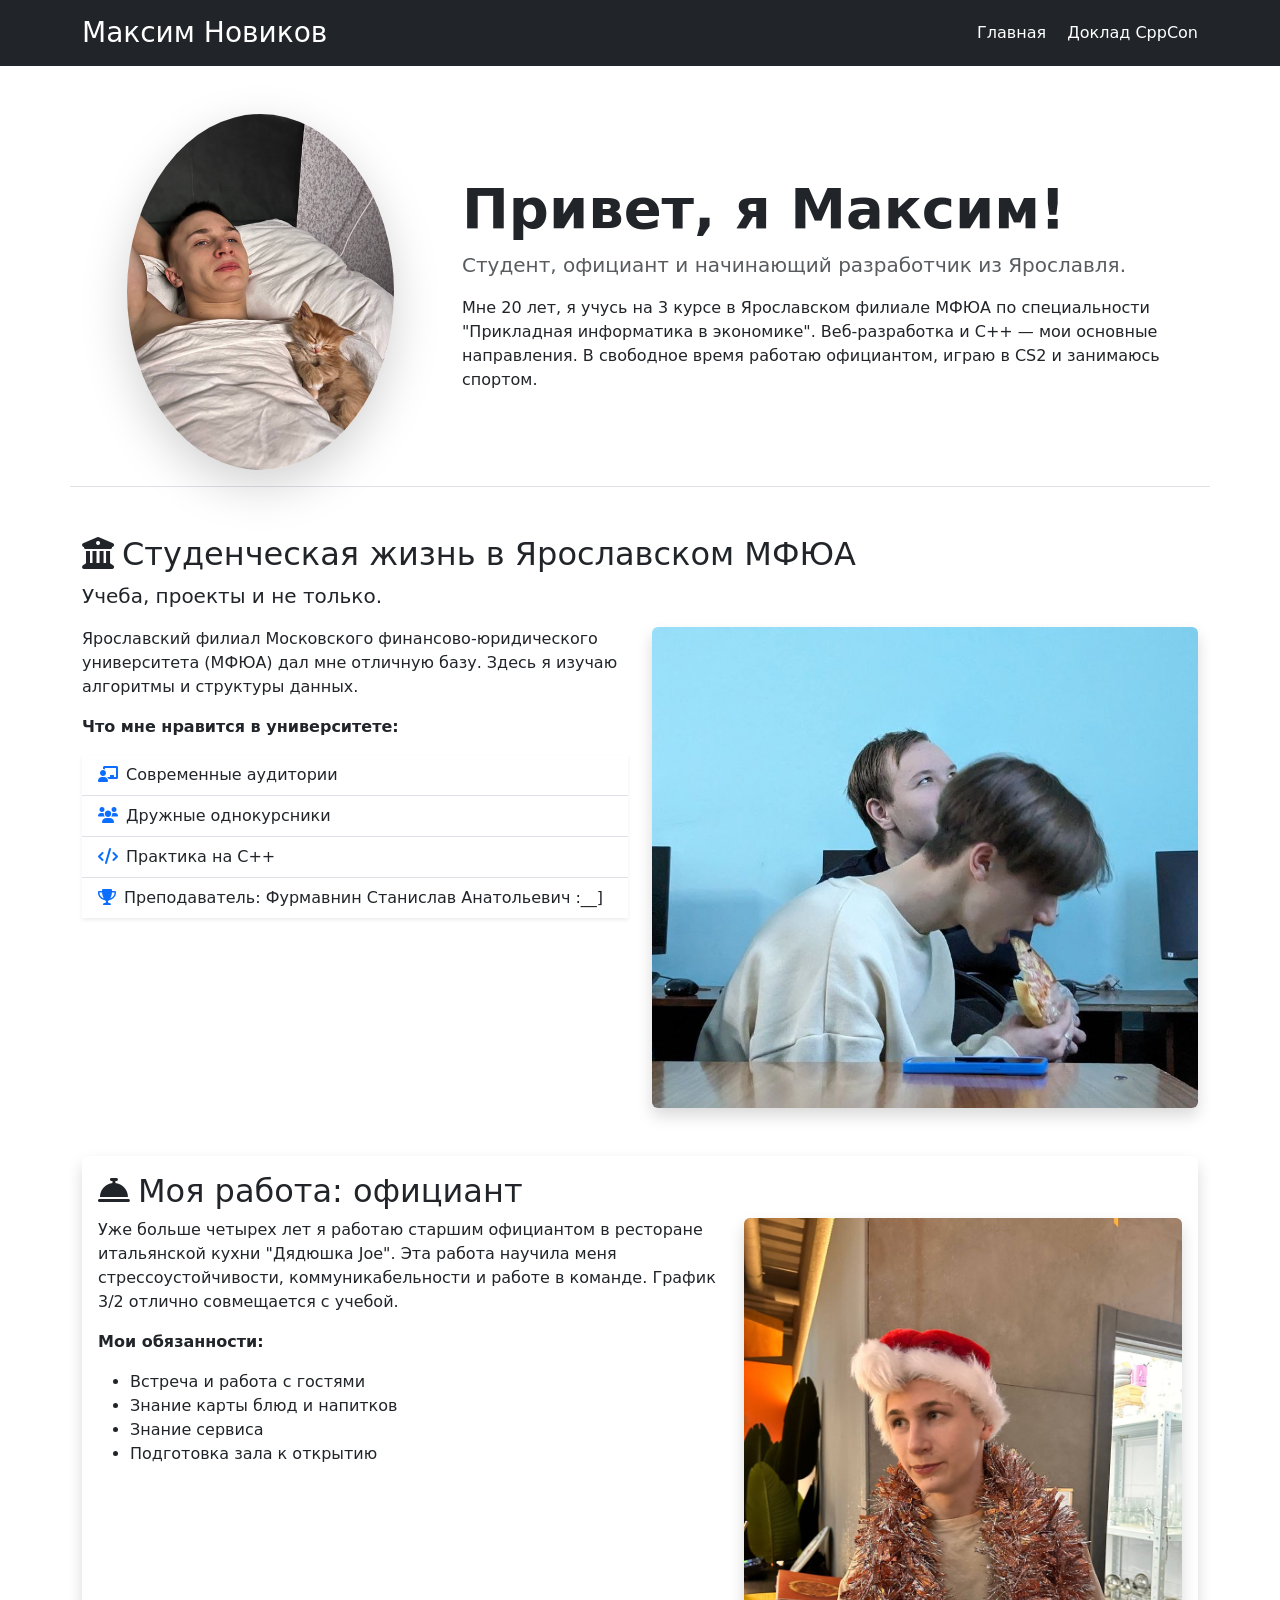
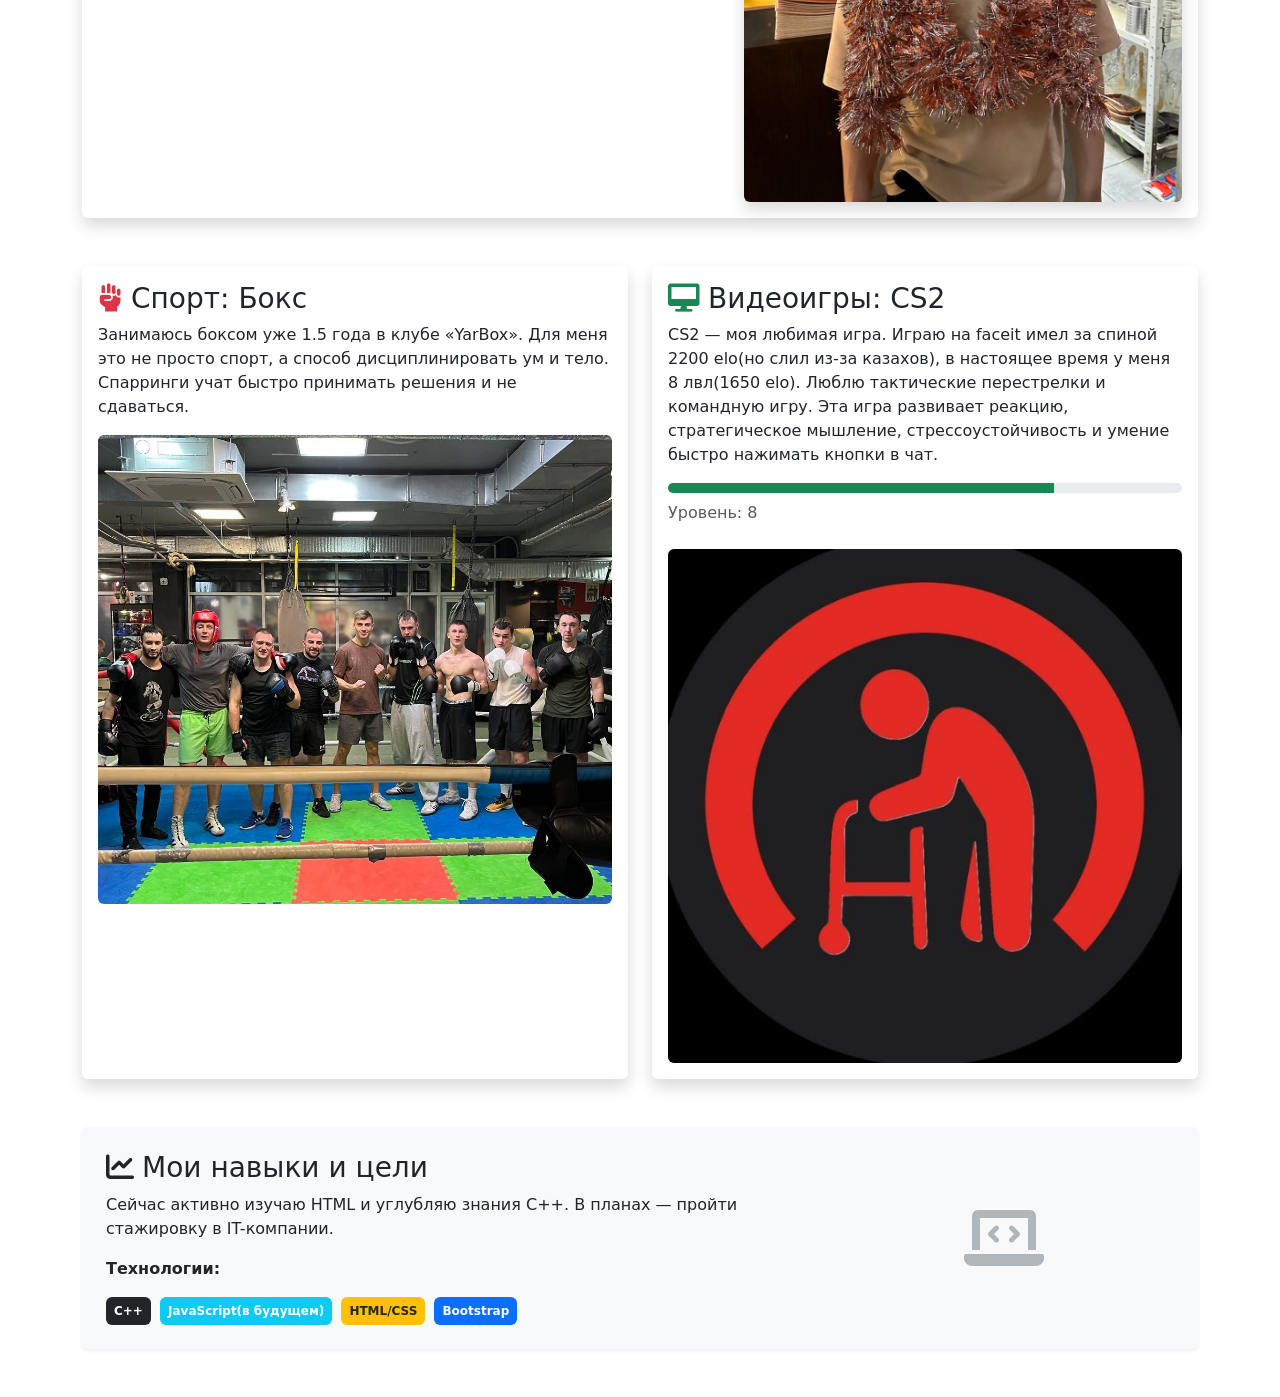
==== commit 5cedf1be: "Add files via upload" ====
--- a/index.html
+++ b/index.html
@@ -2,188 +2,139 @@
 <html lang="ru">
 <head>
     <meta charset="UTF-8">
-    <meta name="viewport" content="width=device-width, initial-scale=1.0">
+    <meta name="viewport" content="width=device-width, initial-scale=1">
     <title>Максим Новиков | Портфолио</title>
     <link href="https://cdn.jsdelivr.net/npm/bootstrap@5.3.8/dist/css/bootstrap.min.css" rel="stylesheet" integrity="sha384-sRIl4kxILFvY47J16cr9ZwB07vP4J8+LH7qKQnuqkuIAvNWLzeN8tE5YBujZqJLB" crossorigin="anonymous">
     <link rel="stylesheet" href="https://cdnjs.cloudflare.com/ajax/libs/font-awesome/6.0.0/css/all.min.css">
     <link rel="stylesheet" href="css/styles.css">
 </head>
 <body>
-    <div class="container-fluid p-0">
-        <!-- НАВИГАЦИЯ -->
-        <div class="bg-dark text-white py-3">
-            <div class="container">
-                <div class="row align-items-center">
-                    <div class="col-md-6">
-                        <h3 class="mb-0">Максим Новиков</h3>
-                    </div>
-                    <div class="col-md-6 text-md-end">
-                        <a href="index.html" class="text-white me-3 text-decoration-none">Главная</a>
-                        <a href="cppcon-talk.html" class="text-white text-decoration-none">Доклад CppCon</a>
-                    </div>
-                </div>
-            </div>
-        </div>
-
-        <!-- БЛОК 1: О СЕБЕ -->
-        <div class="about-me">
-            <div class="container">
-                <div class="row align-items-center">
-                    <div class="col-md-4 text-center mb-3 mb-md-0">
-                        <img src=".\img\meANDCAT.jpg" alt="Максим Новиков" class="avatar">
-                    </div>
-                    <div class="col-md-8">
-                        <h1 class="about-title">🎯 Привет, я Максим!</h1>
-                        <p class="about-text">
-                            Студент, официант и начинающий разработчик из Ярославля.
-                        </p>
-                        <p class="about-text">
-                            Мне 20 лет, я учусь на 3 курсе в Ярославском филиале МФЮА по специальности "Прикладная информатика в экономике". Веб-разработка и C++ — мои основные направления. В свободное время работаю официантом, играю в CS2 и занимаюсь спортом.
-                        </p>
-                    </div>
-                </div>
-            </div>
-        </div>
-
-        <!-- ССЫЛКА НА ДОКЛАД -->
-        <div class="container text-center my-4">
-            <a href="cppcon-talk.html" class="lecture-link">Смотреть доклад: "C++ Game Development - Many Ways to Kill an Orc"</a>
-        </div>
-
-        <!-- БЛОК 2: СТУДЕНЧЕСКАЯ ЖИЗНЬ -->
-        <div class="education-section">
-            <div class="container">
-                <h2 class="section-title">🏫 Студенческая жизнь в Ярославском МФЮА</h2>
-                <div class="education-content">
-                    <p>Ярославский филиал Московского финансово-юридического университета (МФЮА) дал мне отличную базу. Здесь я изучаю алгоритмы и структуры данных.</p>
-                </div>
-                <h3 class="education-subtitle">Что мне нравится в университете:</h3>
-                <div class="row">
-                    <div class="col-md-6">
-                        <ul class="list-unstyled">
-                            <li><i class="fas fa-chalkboard-user text-primary me-2"></i> Современные аудитории</li>
-                            <li><i class="fas fa-users text-primary me-2"></i> Дружные однокурсники</li>
-                            <li><i class="fas fa-code text-primary me-2"></i> Практика на C++</li>
-                            <li><i class="fas fa-trophy text-primary me-2"></i> Преподаватель: Фурмавнин Станислав Анатольевич :__]</li>
-                        </ul>
-                    </div>
-                    <div class="col-md-6">
-                        <img src=".\img\me.jpg" alt="МФЮА Ярославль" class="img-fluid rounded shadow">
-                    </div>
-                </div>
-            </div>
-        </div>
-
-        <!-- БЛОК 3: РАБОТА ОФИЦИАНТОМ -->
-        <div class="food-section">
-            <div class="container">
-                <h2 class="section-title">🍝 Моя работа: официант</h2>
-                <div class="row">
-                    <div class="col-md-7">
-                        <p>Уже больше четырех лет я работаю старшим официантом в ресторане итальянской кухни "Дядюшка Joe". Эта работа научила меня стрессоустойчивости, коммуникабельности и работе в команде. График 3/2 отлично совмещается с учебой.</p>
-                        <p><strong>Мои обязанности:</strong></p>
-                        <ul>
-                            <li>Встреча и работа с гостями</li>
-                            <li>Знание карты блюд и напитков</li>
-                            <li>Знание сервиса</li>
-                            <li>Подготовка зала к открытию</li>
-                        </ul>
-                    </div>
-                    <div class="col-md-5">
-                        <img src=".\img\NGme.jpg" alt="Работа официантом" class="img-fluid rounded shadow">
-                    </div>
-                </div>
-            </div>
-        </div>
-
-        <!-- БЛОК 4: ХОББИ (СПОРТ И ВИДЕОИГРЫ) -->
-        <div class="games-section">
-            <div class="container">
-                <h2 class="section-title">🥊 Мои хобби</h2>
-                
-                <div class="row">
-                    <!-- БОКС -->
-                    <div class="col-lg-6 mb-5">
-                        <h3 class="games-subtitle"><i class="fas fa-fist-raised text-danger me-2"></i>Спорт: Бокс</h3>
-                        <div class="education-content">
-                            <p>Занимаюсь боксом уже 1.5 года в клубе «YarBox». Для меня это не просто спорт, а способ дисциплинировать ум и тело. Спарринги учат быстро принимать решения и не сдаваться.</p>
-                            <img src=".\img\boks.jpg" alt="Бокс" class="img-fluid rounded shadow mt-3">
+    <div> <!--основной блок-->
+        <div>
+            <div class="bg-dark text-white py-3">
+                <div class="container">
+                    <div class="row align-items-center">
+                        <div class="col-md-6">
+                            <h3 class="mb-0">Максим Новиков</h3>
                         </div>
-                    </div>
-
-                    <!-- CS2 -->
-                    <div class="col-lg-6 mb-5">
-                        <h3 class="games-subtitle"><i class="fas fa-desktop text-success me-2"></i>Видеоигры: CS2</h3>
-                        <div class="education-content">
-                            <p>CS2 — моя любимая игра. Играю на faceit имел за спиной 2200 elo (но слил из-за казахов), в настоящее время у меня 8 лвл (1650 elo). Люблю тактические перестрелки и командную игру. Эта игра развивает реакцию, стратегическое мышление, стрессоустойчивость и умение быстро нажимать кнопки в чат.</p>
-                            <div class="progress mb-3" style="height: 10px;">
-                                <div class="progress-bar bg-success" style="width: 75%;"></div>
-                            </div>
-                            <p class="text-muted">Уровень Faceit: 8 лвл (1650 elo)</p>
-                            <img src=".\img\faceit.jpg" alt="CS2" class="img-fluid rounded shadow">
+                        <div class="col-md-6 text-md-end">
+                            <a href="index.html" class="text-white me-3 text-decoration-none">Главная</a>
+                            <a href="cppcon-talk.html" class="text-white text-decoration-none">Доклад CppCon</a>
                         </div>
                     </div>
                 </div>
             </div>
         </div>
 
-        <!-- БЛОК 5: ЛЮБИМЫЕ ИГРЫ (ДОПОЛНИТЕЛЬНЫЙ СПИСОК) -->
-        <div class="movies-section">
-            <div class="container">
-                <h2 class="section-title">🎮 Любимые видеоигры</h2>
-                
-                <div class="movies-grid">
-                    <!-- ОНЛАЙН ИГРЫ -->
-                    <div class="movie-category">
-                        <h3>Онлайн игры</h3>
-                        <div class="movie-list">
-                            <a>PUBG</a>
-                            <a>CS2</a>
-                            <a>Valorant</a>
+        <div> <!--основа / основное содержание-->
+            <div class="container my-5">
+                <!-- блок 1: о себе -->
+                <div class="row align-items-center mb-5 pb-3 border-bottom">
+                    <div class="col-md-4 text-center mb-3 mb-md-0">
+                        <img src=".\img\meANDCAT.jpg" alt="Максим Новиков" class="img-fluid rounded-circle shadow-lg w-75">
+                    </div>
+                    <div class="col-md-8">
+                        <h1 class="display-4 fw-bold">Привет, я Максим!</h1>
+                        <p class="lead text-muted">Студент, официант и начинающий разработчик из Ярославля.</p>
+                        <p>Мне 20 лет, я учусь на 3 курсе в Ярославском филиале МФЮА по специальности "Прикладная информатика в экономике". Веб-разработка и C++ — мои основные направления. В свободное время работаю официантом, играю в CS2 и занимаюсь спортом.</p>
+                    </div>
+                </div>
+
+                <!-- блок 2: студ жизнь в МФЮА -->
+                <div class="mb-5">
+                    <div class="row">
+                        <div class="col-12">
+                            <h2 class="section-title"><i class="fas fa-university me-2"></i>Студенческая жизнь в Ярославском МФЮА</h2>
+                            <p class="lead">Учеба, проекты и не только.</p>
+                        </div>
+                        <div class="col-md-6">
+                            <p>Ярославский филиал Московского финансово-юридического университета (МФЮА) дал мне отличную базу. Здесь я изучаю алгоритмы и структуры данных.</p>
+                            <p><b>Что мне нравится в университете:</b></p>
+                            <ul class="list-group list-group-flush mb-3 shadow-sm">
+                                <li class="list-group-item"><i class="fas fa-chalkboard-user text-primary me-2"></i>Современные аудитории</li>
+                                <li class="list-group-item"><i class="fas fa-users text-primary me-2"></i>Дружные однокурсники</li>
+                                <li class="list-group-item"><i class="fas fa-code text-primary me-2"></i>Практика на C++</li>
+                                <li class="list-group-item"><i class="fas fa-trophy text-primary me-2"></i>Преподаватель: Фурмавнин Станислав Анатольевич :__]</li>
+                            </ul>
+                        </div>
+                        <div class="col-md-6">
+                            <img src=".\img\me.jpg" alt="МФЮА Ярославль" class="img-fluid rounded shadow">
                         </div>
                     </div>
+                </div>
 
-                    <!-- ОФФЛАЙН ИГРЫ -->
-                    <div class="movie-category">
-                        <h3>Офлайн игры</h3>
-                        <div class="movie-list">
-                            <a>Terraria</a>
-                            <a>Dark Souls 3</a>
-                            <a>Elden Ring</a>
-                            <a>Ведьмак 3</a>
+                <!-- блок 3: работа -->
+                <div class="mb-5">
+                    <div class="card border-0 shadow">
+                        <div class="card-body">
+                            <h2 class="section-title"><i class="fas fa-concierge-bell me-2"></i>Моя работа: официант</h2>
+                            <div class="row">
+                                <div class="col-md-7">
+                                    <p>Уже больше четырех лет я работаю старшим официантом в ресторане итальянской кухни "Дядюшка Joe". Эта работа научила меня стрессоустойчивости, коммуникабельности и работе в команде. График 3/2 отлично совмещается с учебой.</p>
+                                    <p><b>Мои обязанности:</b></p>
+                                    <!-- список 2 -->
+                                    <ul>
+                                        <li>Встреча и работа с гостями</li>
+                                        <li>Знание карты блюд и напитков</li>
+                                        <li>Знание сервиса</li>
+                                        <li>Подготовка зала к открытию</li>
+                                    </ul>
+                                </div>
+                                <div class="col-md-5">
+                                    <img src=".\img\NGme.jpg" alt="Работа официантом" class="img-fluid rounded shadow">
+                                </div>
+                            </div>
+                        </div>
+                    </div>
+                </div>
+
+                <!-- блок 4: хобби (спорт и кс2) -->
+                <div class="mb-5">
+                    <div class="row">
+                        <div class="col-md-6 mb-3 mb-md-0">
+                            <div class="card h-100 border-0 shadow">
+                                <div class="card-body">
+                                    <h3><i class="fas fa-fist-raised text-danger me-2"></i>Спорт: Бокс</h3>
+                                    <p>Занимаюсь боксом уже 1.5 года в клубе «YarBox». Для меня это не просто спорт, а способ дисциплинировать ум и тело. Спарринги учат быстро принимать решения и не сдаваться.</p>
+                                    <img src=".\img\boks.jpg" alt="Бокс" class="img-fluid rounded">
+                                </div>
+                            </div>
+                        </div>
+                        <div class="col-md-6">
+                            <div class="card h-100 border-0 shadow">
+                                <div class="card-body">
+                                    <h3><i class="fas fa-desktop text-success me-2"></i>Видеоигры: CS2</h3>
+                                    <p>CS2 — моя любимая игра. Играю на faceit имел за спиной 2200 elo(но слил из-за казахов), в настоящее время у меня 8 лвл(1650 elo). Люблю тактические перестрелки и командную игру. Эта игра развивает реакцию, стратегическое мышление, стрессоустойчивость и умение быстро нажимать кнопки в чат.</p>
+                                    <div class="progress mb-2" style="height: 10px;">
+                                        <div class="progress-bar bg-success" style="width: 75%;"></div>
+                                    </div>
+                                    <p class="text-muted">Уровень: 8</p>
+                                    <img src=".\img\faceit.jpg" alt="CS2" class="img-fluid rounded mt-2">
+                                </div>
+                            </div>
+                        </div>
+                    </div>
+                </div>
+
+                <!-- блок 5: мои навыки -->
+                <div class="bg-light p-4 rounded shadow-sm">
+                    <div class="row align-items-center">
+                        <div class="col-md-8">
+                            <h3><i class="fas fa-chart-line me-2"></i>Мои навыки и цели</h3>
+                            <p>Сейчас активно изучаю HTML и углубляю знания C++. В планах — пройти стажировку в IT-компании.</p>
+                            <p><b>Технологии:</b></p>
+                            <span class="badge bg-dark p-2 me-1">C++</span>
+                            <span class="badge bg-info p-2 me-1">JavaScript(в будущем)</span>
+                            <span class="badge bg-warning text-dark p-2 me-1">HTML/CSS</span>
+                            <span class="badge bg-primary p-2 me-1">Bootstrap</span>
+                        </div>
+                        <div class="col-md-4 text-center mt-3 mt-md-0">
+                            <i class="fas fa-laptop-code fa-4x text-secondary opacity-50"></i>
                         </div>
                     </div>
                 </div>
             </div>
         </div>
-
-        <!-- БЛОК 6: МОИ НАВЫКИ -->
-        <div class="food-section">
-            <div class="container">
-                <h2 class="section-title">💻 Мои навыки и цели</h2>
-                <div class="row align-items-center">
-                    <div class="col-md-8">
-                        <p>Сейчас активно изучаю HTML и углубляю знания C++. В планах — пройти стажировку в IT-компании.</p>
-                        <p><strong>Технологии:</strong></p>
-                        <span class="badge bg-dark p-2 me-1">C++</span>
-                        <span class="badge bg-info p-2 me-1">JavaScript (в будущем)</span>
-                        <span class="badge bg-warning text-dark p-2 me-1">HTML/CSS</span>
-                        <span class="badge bg-primary p-2 me-1">Bootstrap</span>
-                    </div>
-                    <div class="col-md-4 text-center mt-3 mt-md-0">
-                        <i class="fas fa-laptop-code fa-4x text-secondary opacity-50"></i>
-                    </div>
-                </div>
-            </div>
-        </div>
-
-        <!-- ПОДВАЛ -->
-        <div class="bg-dark text-white text-center py-4 mt-5">
-            <div class="container">
-                <p class="mb-0">© 2025 Максим Новиков. Студент Ярославского МФЮА.</p>
-                <small>Учебный проект.</small>
-            </div>
-        </div>
     </div>
 </body>
 </html>
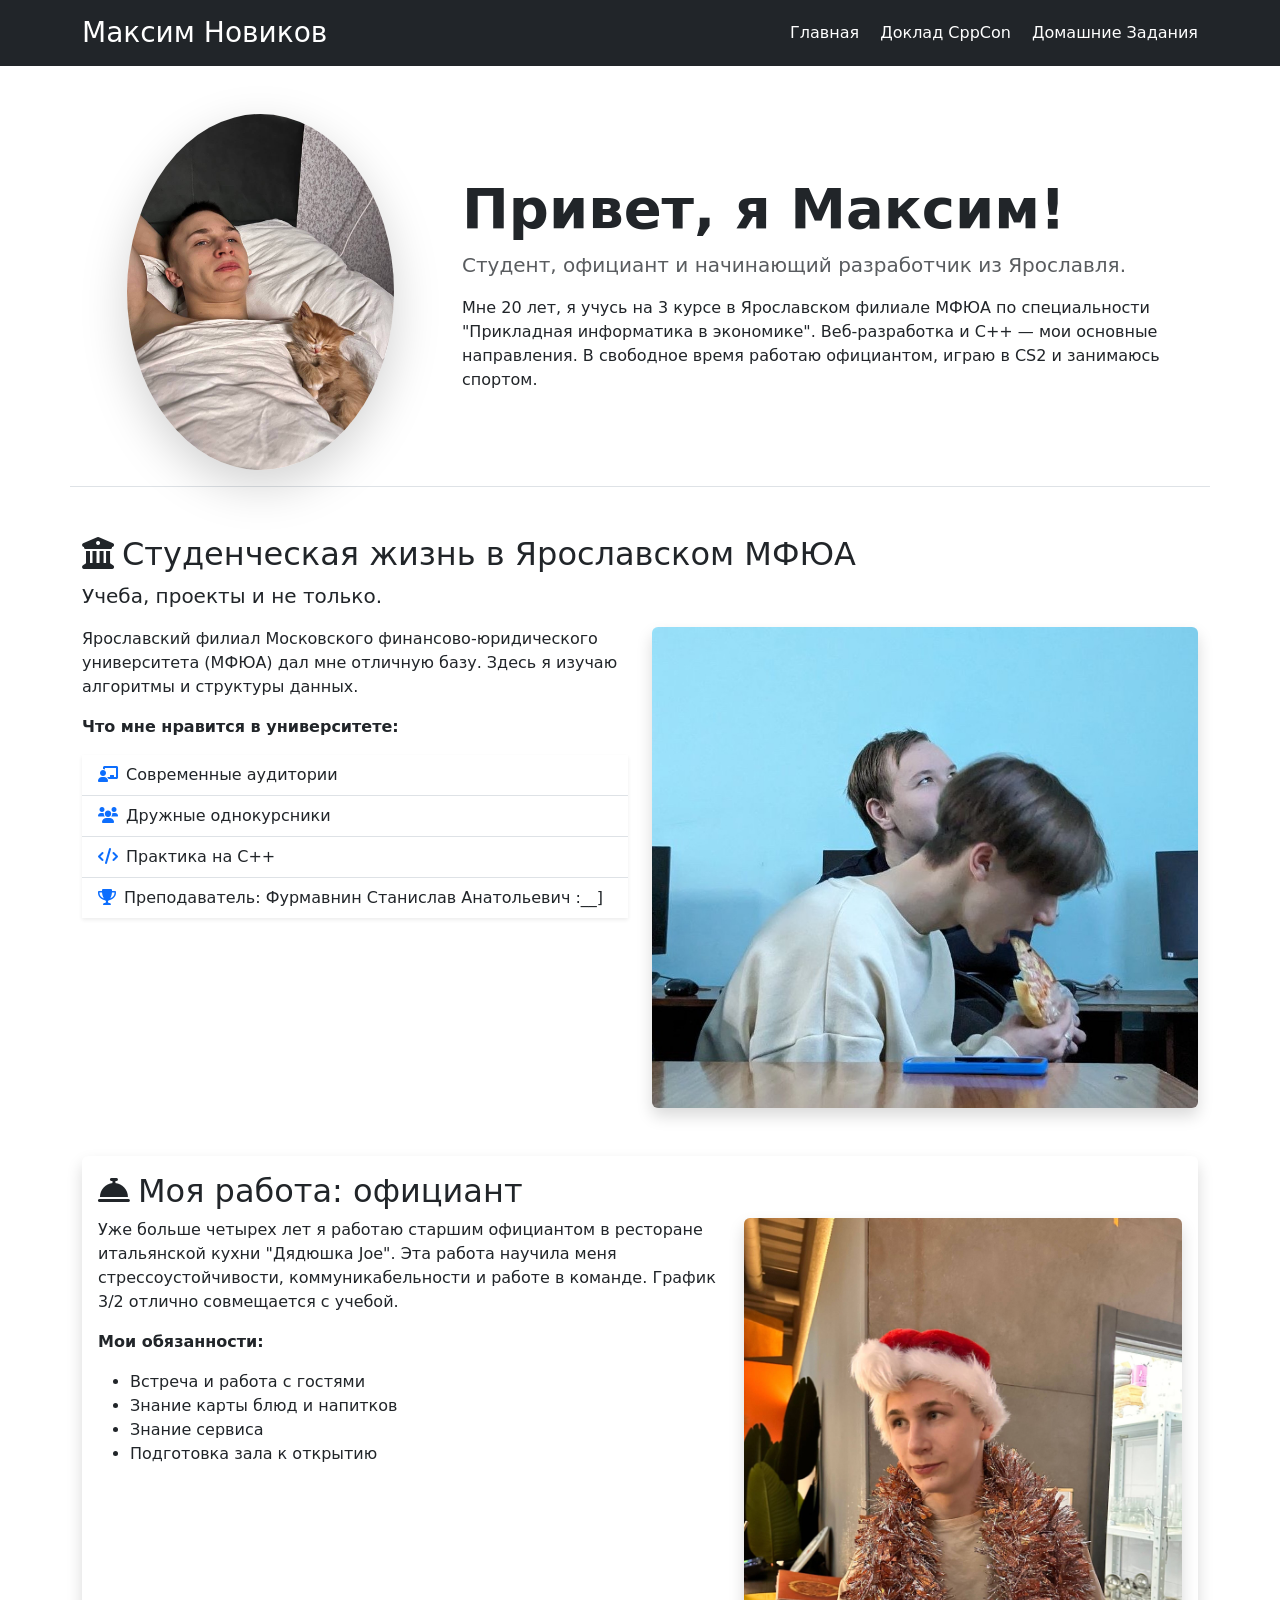
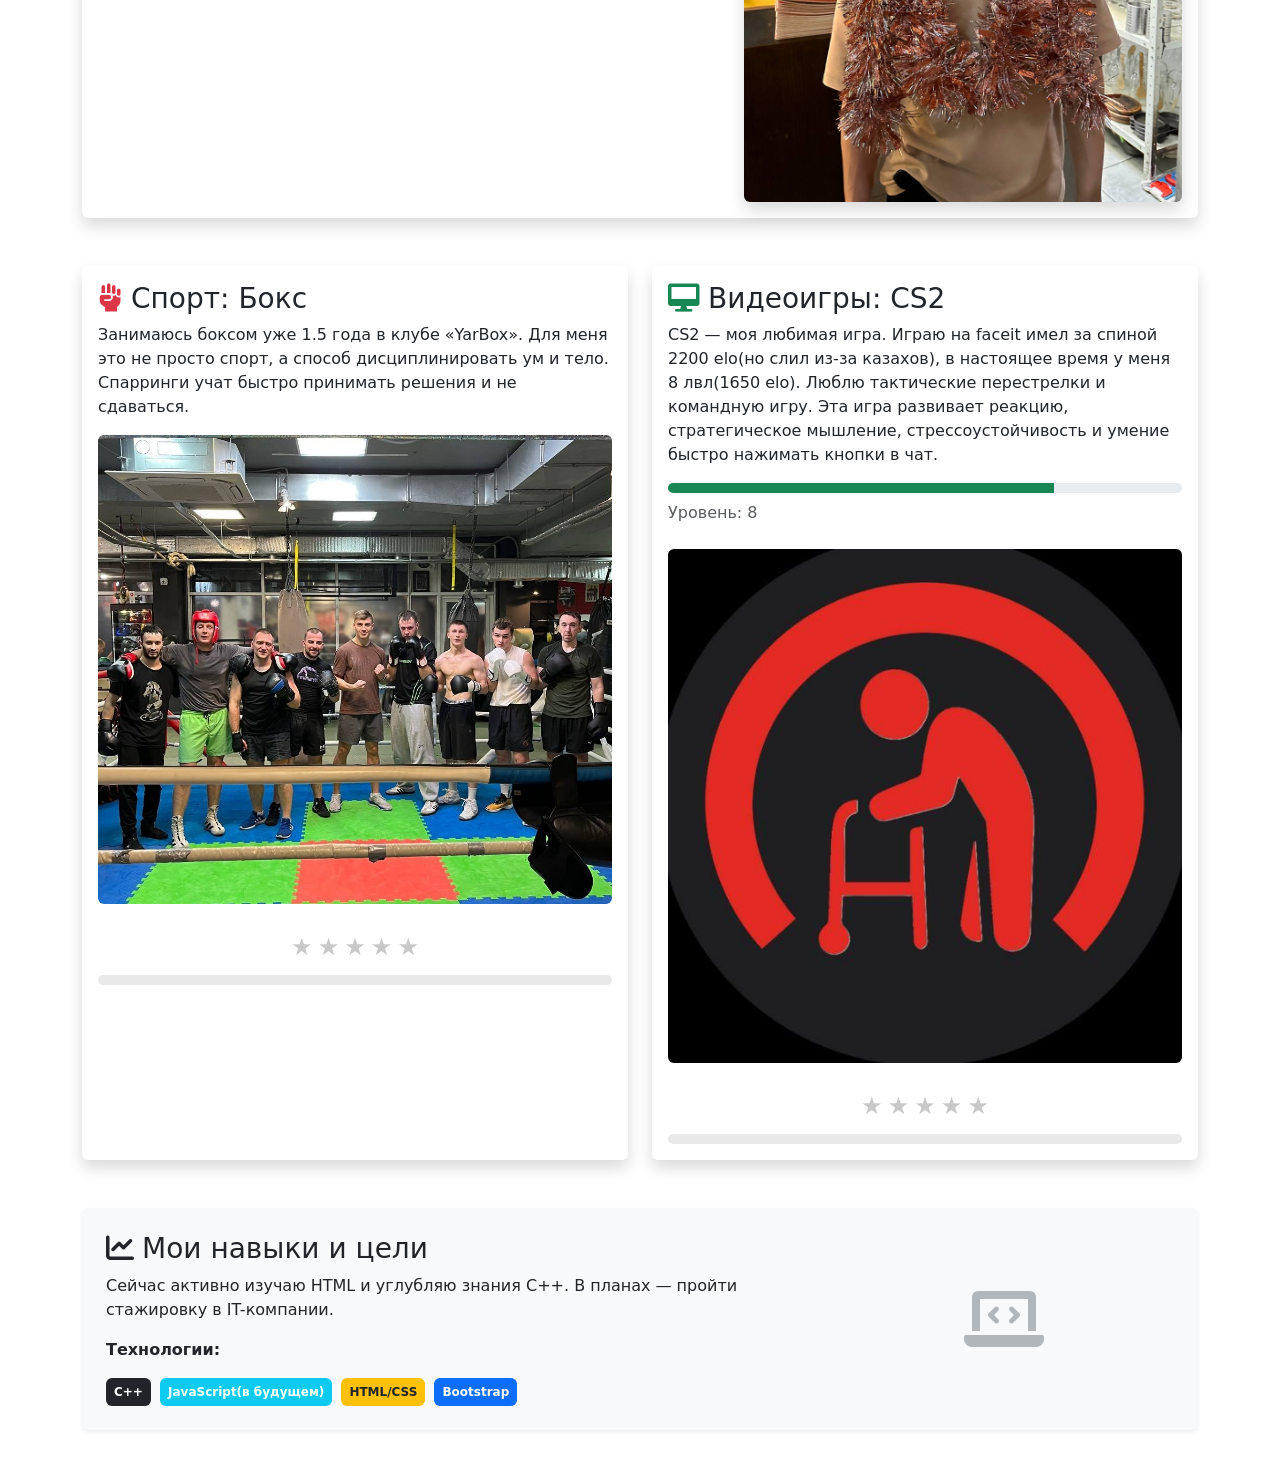
==== commit cd6943ac: "Add files via upload" ====
--- a/index.html
+++ b/index.html
@@ -7,9 +7,39 @@
     <link href="https://cdn.jsdelivr.net/npm/bootstrap@5.3.8/dist/css/bootstrap.min.css" rel="stylesheet" integrity="sha384-sRIl4kxILFvY47J16cr9ZwB07vP4J8+LH7qKQnuqkuIAvNWLzeN8tE5YBujZqJLB" crossorigin="anonymous">
     <link rel="stylesheet" href="https://cdnjs.cloudflare.com/ajax/libs/font-awesome/6.0.0/css/all.min.css">
     <link rel="stylesheet" href="css/styles.css">
+    <style>
+        .stars {
+            list-style-type: none;
+            padding: 0;
+            margin: 10px 0 0 0;
+            display: inline-block;
+        }
+        .star {
+            font-size: 1.5em;
+            color: rgb(200, 200, 200);
+            display: inline-block;
+            cursor: pointer;
+            transition: color 0.2s;
+        }
+        .star.active {
+            color: orange;
+        }
+        .rating-container {
+            text-align: center;
+            margin-top: 15px;
+        }
+        .output {
+            background-color: rgba(212, 212, 212, 0.5);
+            padding: 5px;
+            margin-top: 10px;
+            font-size: 0.9em;
+            text-align: center;
+            border-radius: 5px;
+        }
+    </style>
 </head>
 <body>
-    <div> <!--основной блок-->
+    <div>
         <div>
             <div class="bg-dark text-white py-3">
                 <div class="container">
@@ -19,19 +49,20 @@
                         </div>
                         <div class="col-md-6 text-md-end">
                             <a href="index.html" class="text-white me-3 text-decoration-none">Главная</a>
-                            <a href="cppcon-talk.html" class="text-white text-decoration-none">Доклад CppCon</a>
+                            <a href="doklad.html" class="text-white me-3 text-decoration-none">Доклад CppCon</a>
+                            <a href="homeworks.html" class="text-white text-decoration-none">Домашние Задания</a>
                         </div>
                     </div>
                 </div>
             </div>
         </div>
 
-        <div> <!--основа / основное содержание-->
+        <div>
             <div class="container my-5">
                 <!-- блок 1: о себе -->
                 <div class="row align-items-center mb-5 pb-3 border-bottom">
                     <div class="col-md-4 text-center mb-3 mb-md-0">
-                        <img src=".\img\meANDCAT.jpg" alt="Максим Новиков" class="img-fluid rounded-circle shadow-lg w-75">
+                        <img src="img/meANDCAT.jpg" alt="Максим Новиков" class="img-fluid rounded-circle shadow-lg w-75">
                     </div>
                     <div class="col-md-8">
                         <h1 class="display-4 fw-bold">Привет, я Максим!</h1>
@@ -58,7 +89,7 @@
                             </ul>
                         </div>
                         <div class="col-md-6">
-                            <img src=".\img\me.jpg" alt="МФЮА Ярославль" class="img-fluid rounded shadow">
+                            <img src="img/me.jpg" alt="МФЮА Ярославль" class="img-fluid rounded shadow">
                         </div>
                     </div>
                 </div>
@@ -72,7 +103,6 @@
                                 <div class="col-md-7">
                                     <p>Уже больше четырех лет я работаю старшим официантом в ресторане итальянской кухни "Дядюшка Joe". Эта работа научила меня стрессоустойчивости, коммуникабельности и работе в команде. График 3/2 отлично совмещается с учебой.</p>
                                     <p><b>Мои обязанности:</b></p>
-                                    <!-- список 2 -->
                                     <ul>
                                         <li>Встреча и работа с гостями</li>
                                         <li>Знание карты блюд и напитков</li>
@@ -81,25 +111,40 @@
                                     </ul>
                                 </div>
                                 <div class="col-md-5">
-                                    <img src=".\img\NGme.jpg" alt="Работа официантом" class="img-fluid rounded shadow">
+                                    <img src="img/NGme.jpg" alt="Работа официантом" class="img-fluid rounded shadow">
                                 </div>
                             </div>
                         </div>
                     </div>
                 </div>
 
-                <!-- блок 4: хобби (спорт и кс2) -->
+                <!-- блок 4: хобби (спорт и кс2) с рейтингом -->
                 <div class="mb-5">
                     <div class="row">
+                        <!-- Спорт: Бокс -->
                         <div class="col-md-6 mb-3 mb-md-0">
                             <div class="card h-100 border-0 shadow">
                                 <div class="card-body">
                                     <h3><i class="fas fa-fist-raised text-danger me-2"></i>Спорт: Бокс</h3>
                                     <p>Занимаюсь боксом уже 1.5 года в клубе «YarBox». Для меня это не просто спорт, а способ дисциплинировать ум и тело. Спарринги учат быстро принимать решения и не сдаваться.</p>
-                                    <img src=".\img\boks.jpg" alt="Бокс" class="img-fluid rounded">
+                                    <img src="img/boks.jpg" alt="Бокс" class="img-fluid rounded">
+                                    
+                                    <!-- Рейтинг для бокса -->
+                                    <div id="boxing-rating" class="rating-container">
+                                        <ul class="stars">
+                                            <li class="star">★</li>
+                                            <li class="star">★</li>
+                                            <li class="star">★</li>
+                                            <li class="star">★</li>
+                                            <li class="star">★</li>
+                                        </ul>
+                                        <div class="output"></div>
+                                    </div>
                                 </div>
                             </div>
                         </div>
+                        
+                        <!-- Видеоигры: CS2 -->
                         <div class="col-md-6">
                             <div class="card h-100 border-0 shadow">
                                 <div class="card-body">
@@ -109,7 +154,19 @@
                                         <div class="progress-bar bg-success" style="width: 75%;"></div>
                                     </div>
                                     <p class="text-muted">Уровень: 8</p>
-                                    <img src=".\img\faceit.jpg" alt="CS2" class="img-fluid rounded mt-2">
+                                    <img src="img/faceit.jpg" alt="CS2" class="img-fluid rounded mt-2">
+                                    
+                                    <!-- Рейтинг для CS2 -->
+                                    <div id="cs2-rating" class="rating-container">
+                                        <ul class="stars">
+                                            <li class="star">★</li>
+                                            <li class="star">★</li>
+                                            <li class="star">★</li>
+                                            <li class="star">★</li>
+                                            <li class="star">★</li>
+                                        </ul>
+                                        <div class="output"></div>
+                                    </div>
                                 </div>
                             </div>
                         </div>
@@ -136,5 +193,7 @@
             </div>
         </div>
     </div>
+
+    <script src="js/star-rating.js"></script>
 </body>
 </html>
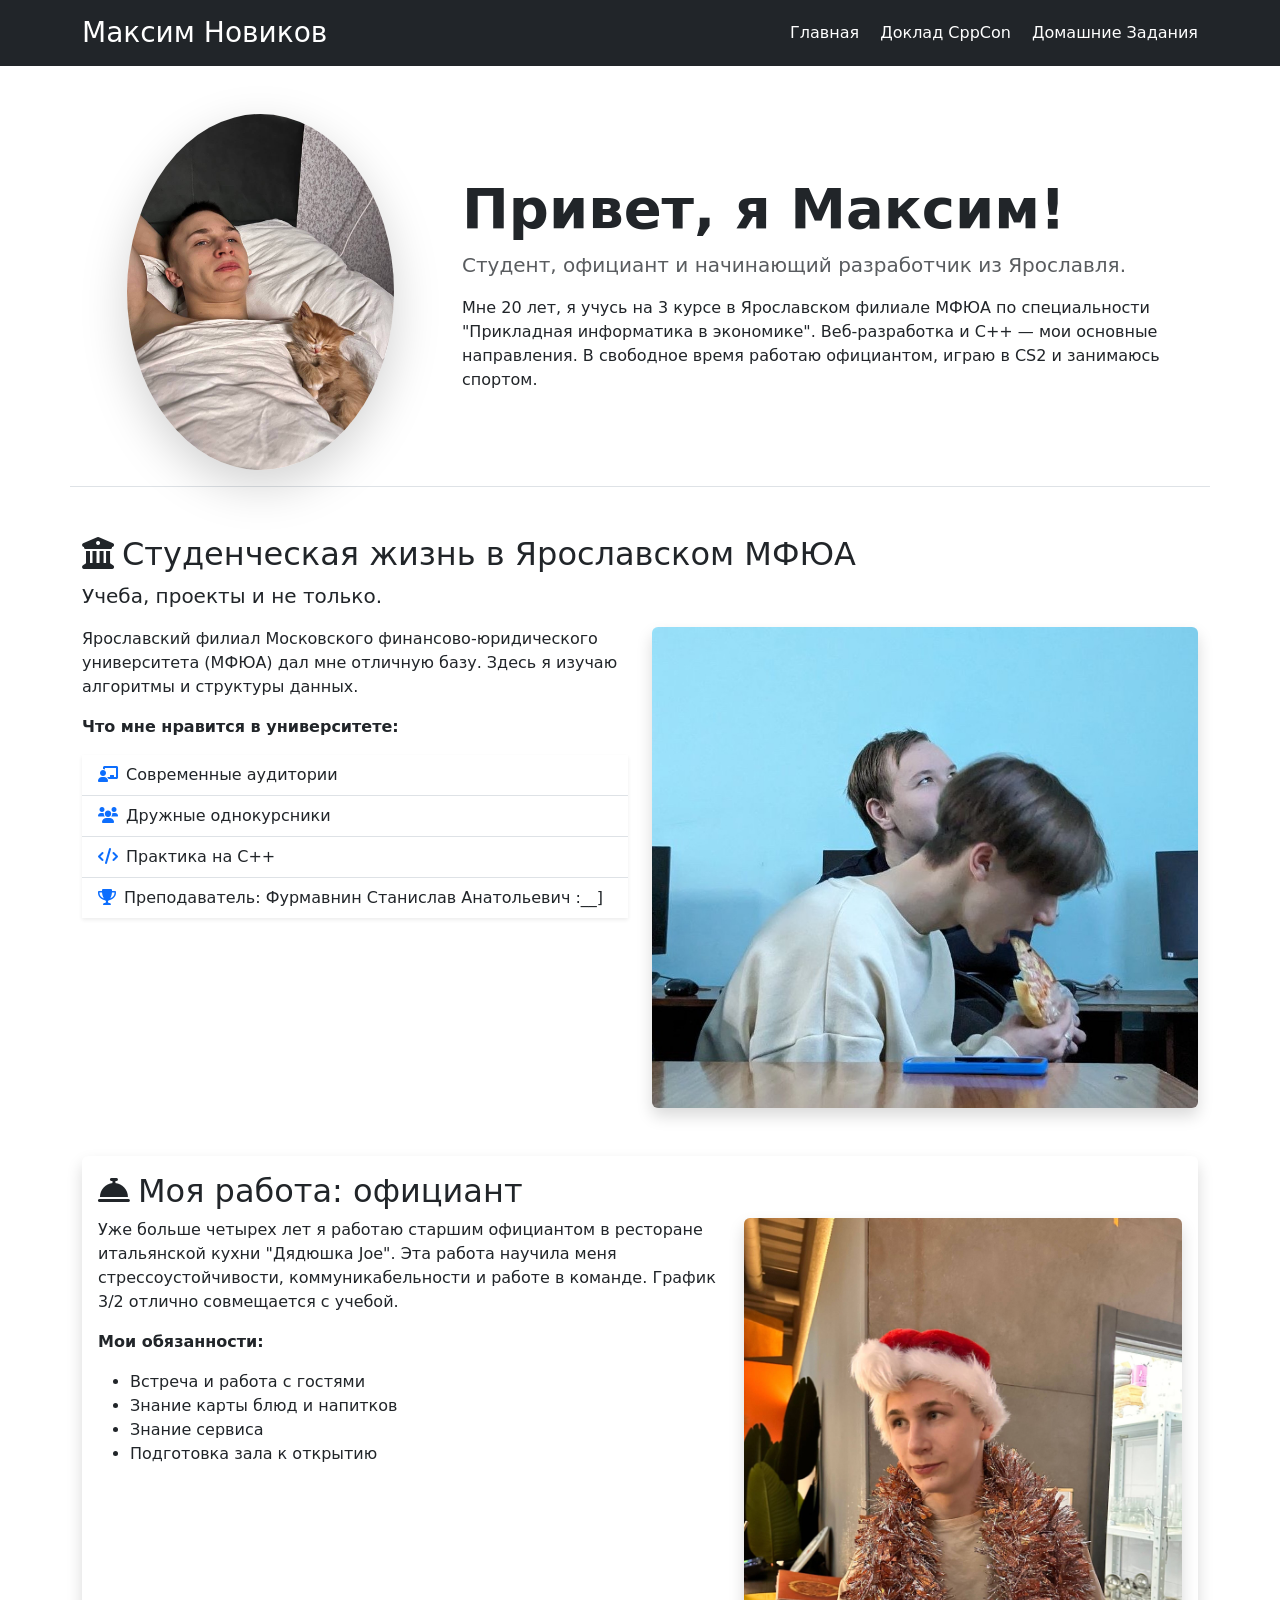
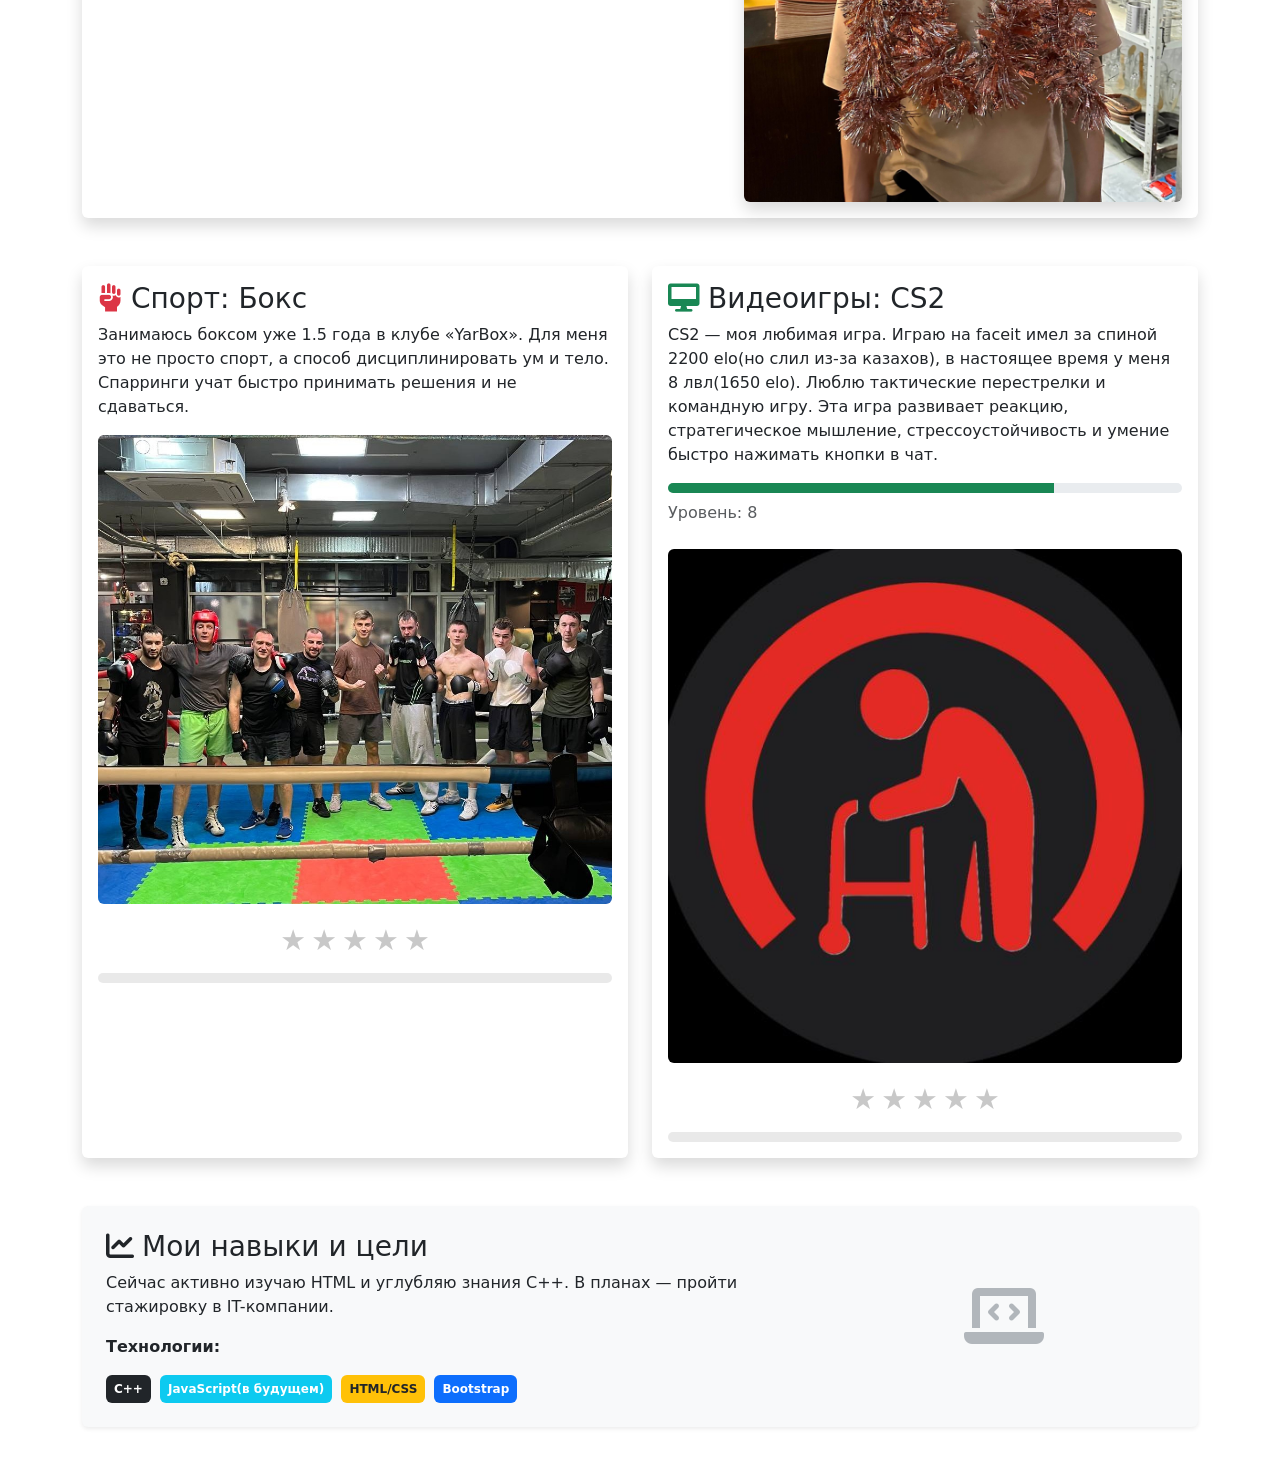
==== commit 4206dfb1: "Add files via upload" ====
--- a/index.html
+++ b/index.html
@@ -121,57 +121,51 @@
                 <!-- блок 4: хобби (спорт и кс2) с рейтингом -->
                 <div class="mb-5">
                     <div class="row">
-                        <!-- Спорт: Бокс -->
                         <div class="col-md-6 mb-3 mb-md-0">
                             <div class="card h-100 border-0 shadow">
                                 <div class="card-body">
                                     <h3><i class="fas fa-fist-raised text-danger me-2"></i>Спорт: Бокс</h3>
                                     <p>Занимаюсь боксом уже 1.5 года в клубе «YarBox». Для меня это не просто спорт, а способ дисциплинировать ум и тело. Спарринги учат быстро принимать решения и не сдаваться.</p>
                                     <img src="img/boks.jpg" alt="Бокс" class="img-fluid rounded">
-                                    
-                                    <!-- Рейтинг для бокса -->
-                                    <div id="boxing-rating" class="rating-container">
-                                        <ul class="stars">
-                                            <li class="star">★</li>
-                                            <li class="star">★</li>
-                                            <li class="star">★</li>
-                                            <li class="star">★</li>
-                                            <li class="star">★</li>
+                                    <div id="boxing-rating" class="rating-container" style="margin-top: 15px;">
+                                        <ul class="stars" style="list-style: none; padding: 0; margin: 0; display: inline-block;">
+                                            <li class="star" style="font-size: 1.8em; color: rgb(200,200,200); display: inline-block; cursor: pointer;">★</li>
+                                            <li class="star" style="font-size: 1.8em; color: rgb(200,200,200); display: inline-block; cursor: pointer;">★</li>
+                                            <li class="star" style="font-size: 1.8em; color: rgb(200,200,200); display: inline-block; cursor: pointer;">★</li>
+                                            <li class="star" style="font-size: 1.8em; color: rgb(200,200,200); display: inline-block; cursor: pointer;">★</li>
+                                            <li class="star" style="font-size: 1.8em; color: rgb(200,200,200); display: inline-block; cursor: pointer;">★</li>
                                         </ul>
-                                        <div class="output"></div>
+                                        <div class="output" style="background-color: rgba(212,212,212,0.5); padding: 5px; margin-top: 10px; font-size: 0.9em; text-align: center; border-radius: 5px;"></div>
                                     </div>
                                 </div>
                             </div>
                         </div>
-                        
-                        <!-- Видеоигры: CS2 -->
-                        <div class="col-md-6">
-                            <div class="card h-100 border-0 shadow">
-                                <div class="card-body">
-                                    <h3><i class="fas fa-desktop text-success me-2"></i>Видеоигры: CS2</h3>
-                                    <p>CS2 — моя любимая игра. Играю на faceit имел за спиной 2200 elo(но слил из-за казахов), в настоящее время у меня 8 лвл(1650 elo). Люблю тактические перестрелки и командную игру. Эта игра развивает реакцию, стратегическое мышление, стрессоустойчивость и умение быстро нажимать кнопки в чат.</p>
-                                    <div class="progress mb-2" style="height: 10px;">
-                                        <div class="progress-bar bg-success" style="width: 75%;"></div>
-                                    </div>
-                                    <p class="text-muted">Уровень: 8</p>
-                                    <img src="img/faceit.jpg" alt="CS2" class="img-fluid rounded mt-2">
-                                    
-                                    <!-- Рейтинг для CS2 -->
-                                    <div id="cs2-rating" class="rating-container">
-                                        <ul class="stars">
-                                            <li class="star">★</li>
-                                            <li class="star">★</li>
-                                            <li class="star">★</li>
-                                            <li class="star">★</li>
-                                            <li class="star">★</li>
-                                        </ul>
-                                        <div class="output"></div>
-                                    </div>
-                                </div>
-                            </div>
-                        </div>
+        <!-- Видеоигры: CS2 -->
+        <div class="col-md-6">
+            <div class="card h-100 border-0 shadow">
+                <div class="card-body">
+                    <h3><i class="fas fa-desktop text-success me-2"></i>Видеоигры: CS2</h3>
+                    <p>CS2 — моя любимая игра. Играю на faceit имел за спиной 2200 elo(но слил из-за казахов), в настоящее время у меня 8 лвл(1650 elo). Люблю тактические перестрелки и командную игру. Эта игра развивает реакцию, стратегическое мышление, стрессоустойчивость и умение быстро нажимать кнопки в чат.</p>
+                    <div class="progress mb-2" style="height: 10px;">
+                        <div class="progress-bar bg-success" style="width: 75%;"></div>
+                    </div>
+                    <p class="text-muted">Уровень: 8</p>
+                    <img src="img/faceit.jpg" alt="CS2" class="img-fluid rounded mt-2">
+                    <div id="cs2-rating" class="rating-container" style="margin-top: 15px;">
+                        <ul class="stars" style="list-style: none; padding: 0; margin: 0; display: inline-block;">
+                            <li class="star" style="font-size: 1.8em; color: rgb(200,200,200); display: inline-block; cursor: pointer;">★</li>
+                            <li class="star" style="font-size: 1.8em; color: rgb(200,200,200); display: inline-block; cursor: pointer;">★</li>
+                            <li class="star" style="font-size: 1.8em; color: rgb(200,200,200); display: inline-block; cursor: pointer;">★</li>
+                            <li class="star" style="font-size: 1.8em; color: rgb(200,200,200); display: inline-block; cursor: pointer;">★</li>
+                            <li class="star" style="font-size: 1.8em; color: rgb(200,200,200); display: inline-block; cursor: pointer;">★</li>
+                        </ul>
+                        <div class="output" style="background-color: rgba(212,212,212,0.5); padding: 5px; margin-top: 10px; font-size: 0.9em; text-align: center; border-radius: 5px;"></div>
                     </div>
                 </div>
+            </div>
+        </div>
+    </div>
+</div>
 
                 <!-- блок 5: мои навыки -->
                 <div class="bg-light p-4 rounded shadow-sm">
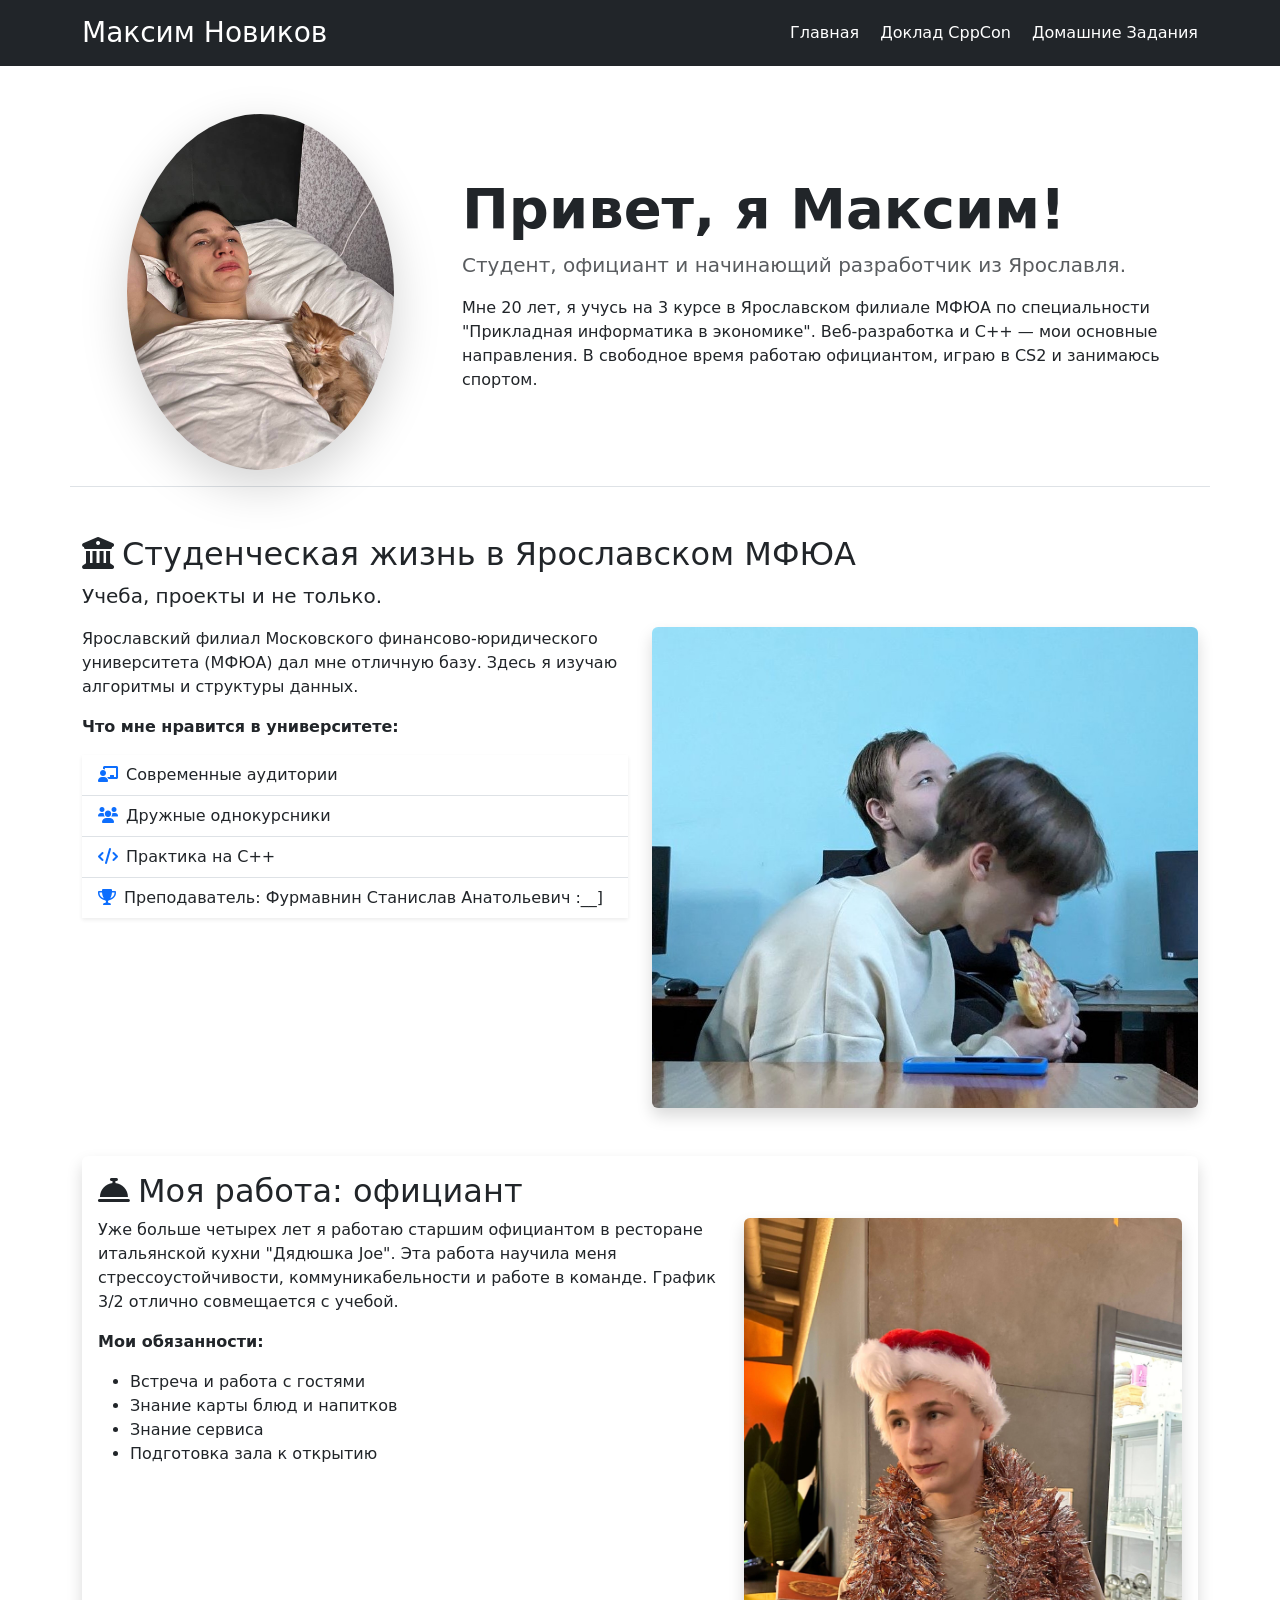
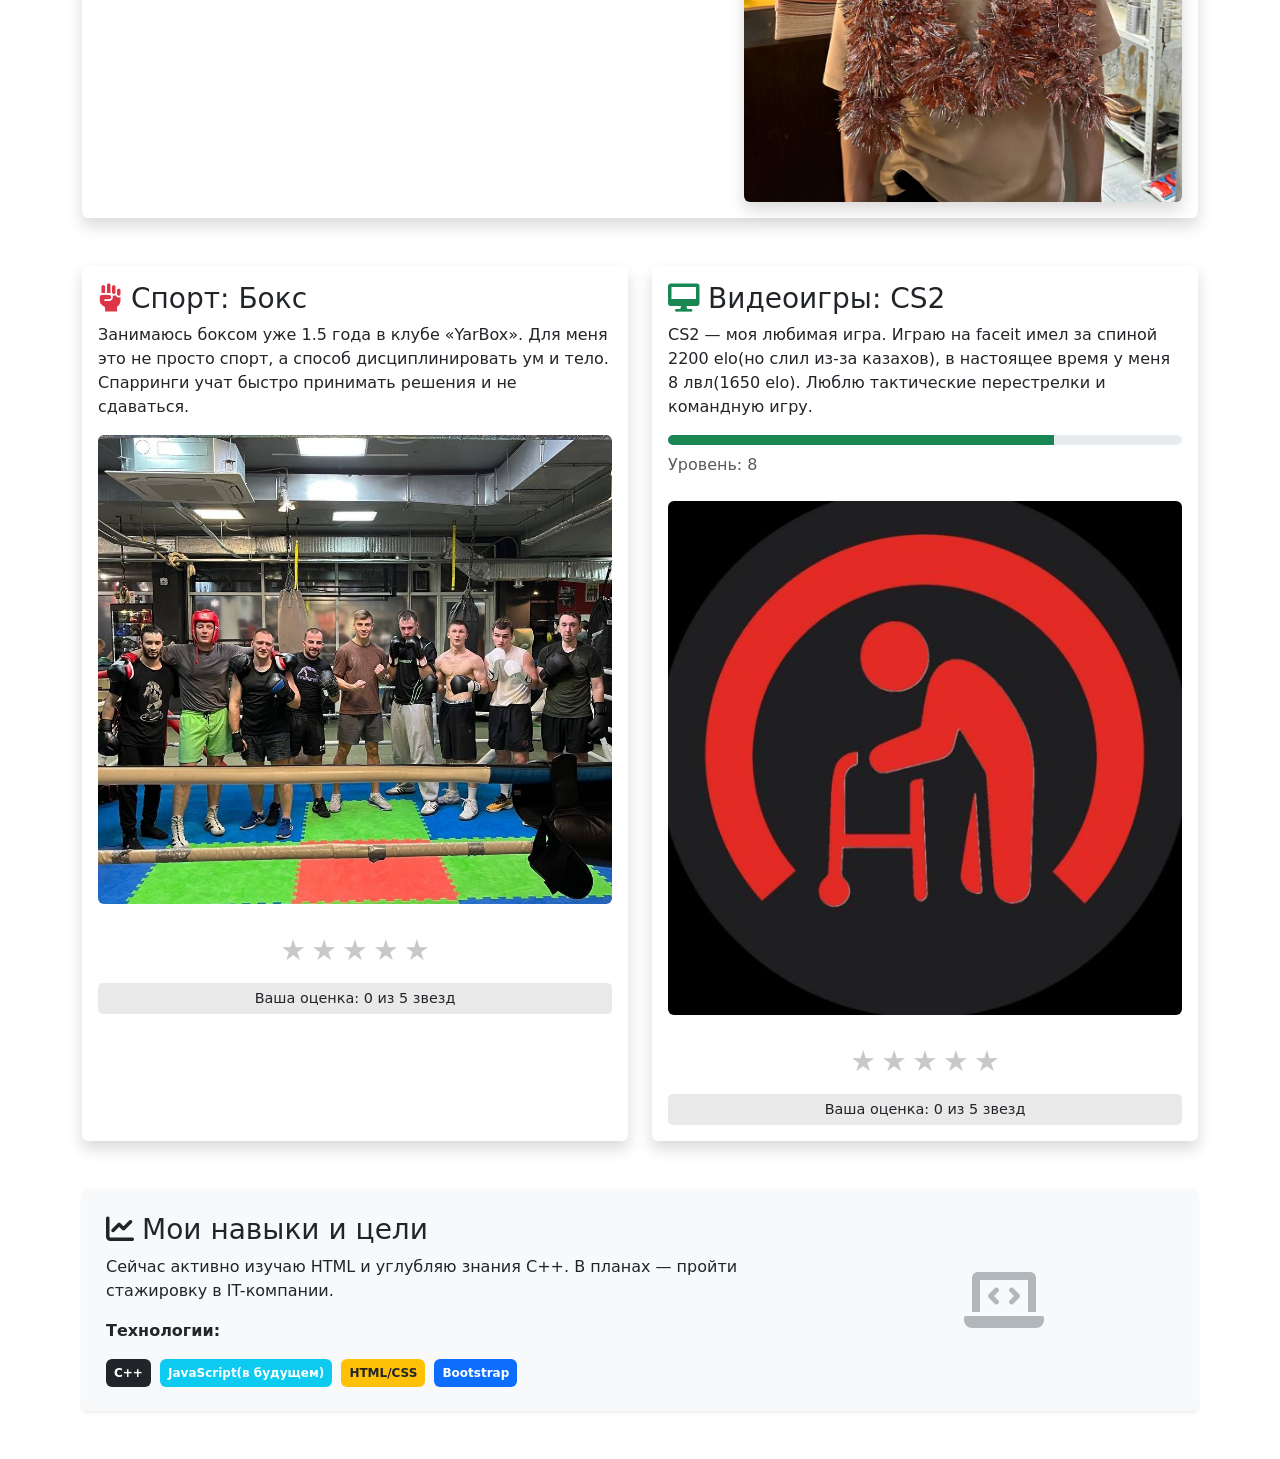
==== commit 36949aca: "Add files via upload" ====
--- a/index.html
+++ b/index.html
@@ -4,7 +4,7 @@
     <meta charset="UTF-8">
     <meta name="viewport" content="width=device-width, initial-scale=1">
     <title>Максим Новиков | Портфолио</title>
-    <link href="https://cdn.jsdelivr.net/npm/bootstrap@5.3.8/dist/css/bootstrap.min.css" rel="stylesheet" integrity="sha384-sRIl4kxILFvY47J16cr9ZwB07vP4J8+LH7qKQnuqkuIAvNWLzeN8tE5YBujZqJLB" crossorigin="anonymous">
+    <link href="https://cdn.jsdelivr.net/npm/bootstrap@5.3.8/dist/css/bootstrap.min.css" rel="stylesheet">
     <link rel="stylesheet" href="https://cdnjs.cloudflare.com/ajax/libs/font-awesome/6.0.0/css/all.min.css">
     <link rel="stylesheet" href="css/styles.css">
     <style>
@@ -15,7 +15,7 @@
             display: inline-block;
         }
         .star {
-            font-size: 1.5em;
+            font-size: 1.8em;
             color: rgb(200, 200, 200);
             display: inline-block;
             cursor: pointer;
@@ -118,54 +118,58 @@
                     </div>
                 </div>
 
-                <!-- блок 4: хобби (спорт и кс2) с рейтингом -->
+                <!-- блок 4: хобби с рейтингом -->
                 <div class="mb-5">
                     <div class="row">
+                        <!-- Спорт: Бокс -->
                         <div class="col-md-6 mb-3 mb-md-0">
                             <div class="card h-100 border-0 shadow">
                                 <div class="card-body">
                                     <h3><i class="fas fa-fist-raised text-danger me-2"></i>Спорт: Бокс</h3>
                                     <p>Занимаюсь боксом уже 1.5 года в клубе «YarBox». Для меня это не просто спорт, а способ дисциплинировать ум и тело. Спарринги учат быстро принимать решения и не сдаваться.</p>
                                     <img src="img/boks.jpg" alt="Бокс" class="img-fluid rounded">
-                                    <div id="boxing-rating" class="rating-container" style="margin-top: 15px;">
-                                        <ul class="stars" style="list-style: none; padding: 0; margin: 0; display: inline-block;">
-                                            <li class="star" style="font-size: 1.8em; color: rgb(200,200,200); display: inline-block; cursor: pointer;">★</li>
-                                            <li class="star" style="font-size: 1.8em; color: rgb(200,200,200); display: inline-block; cursor: pointer;">★</li>
-                                            <li class="star" style="font-size: 1.8em; color: rgb(200,200,200); display: inline-block; cursor: pointer;">★</li>
-                                            <li class="star" style="font-size: 1.8em; color: rgb(200,200,200); display: inline-block; cursor: pointer;">★</li>
-                                            <li class="star" style="font-size: 1.8em; color: rgb(200,200,200); display: inline-block; cursor: pointer;">★</li>
+                                    
+                                    <div id="boxing-rating" class="rating-container">
+                                        <ul class="stars">
+                                            <li class="star">★</li>
+                                            <li class="star">★</li>
+                                            <li class="star">★</li>
+                                            <li class="star">★</li>
+                                            <li class="star">★</li>
                                         </ul>
-                                        <div class="output" style="background-color: rgba(212,212,212,0.5); padding: 5px; margin-top: 10px; font-size: 0.9em; text-align: center; border-radius: 5px;"></div>
+                                        <div class="output"></div>
                                     </div>
                                 </div>
                             </div>
                         </div>
-        <!-- Видеоигры: CS2 -->
-        <div class="col-md-6">
-            <div class="card h-100 border-0 shadow">
-                <div class="card-body">
-                    <h3><i class="fas fa-desktop text-success me-2"></i>Видеоигры: CS2</h3>
-                    <p>CS2 — моя любимая игра. Играю на faceit имел за спиной 2200 elo(но слил из-за казахов), в настоящее время у меня 8 лвл(1650 elo). Люблю тактические перестрелки и командную игру. Эта игра развивает реакцию, стратегическое мышление, стрессоустойчивость и умение быстро нажимать кнопки в чат.</p>
-                    <div class="progress mb-2" style="height: 10px;">
-                        <div class="progress-bar bg-success" style="width: 75%;"></div>
-                    </div>
-                    <p class="text-muted">Уровень: 8</p>
-                    <img src="img/faceit.jpg" alt="CS2" class="img-fluid rounded mt-2">
-                    <div id="cs2-rating" class="rating-container" style="margin-top: 15px;">
-                        <ul class="stars" style="list-style: none; padding: 0; margin: 0; display: inline-block;">
-                            <li class="star" style="font-size: 1.8em; color: rgb(200,200,200); display: inline-block; cursor: pointer;">★</li>
-                            <li class="star" style="font-size: 1.8em; color: rgb(200,200,200); display: inline-block; cursor: pointer;">★</li>
-                            <li class="star" style="font-size: 1.8em; color: rgb(200,200,200); display: inline-block; cursor: pointer;">★</li>
-                            <li class="star" style="font-size: 1.8em; color: rgb(200,200,200); display: inline-block; cursor: pointer;">★</li>
-                            <li class="star" style="font-size: 1.8em; color: rgb(200,200,200); display: inline-block; cursor: pointer;">★</li>
-                        </ul>
-                        <div class="output" style="background-color: rgba(212,212,212,0.5); padding: 5px; margin-top: 10px; font-size: 0.9em; text-align: center; border-radius: 5px;"></div>
+                        
+                        <!-- Видеоигры: CS2 -->
+                        <div class="col-md-6">
+                            <div class="card h-100 border-0 shadow">
+                                <div class="card-body">
+                                    <h3><i class="fas fa-desktop text-success me-2"></i>Видеоигры: CS2</h3>
+                                    <p>CS2 — моя любимая игра. Играю на faceit имел за спиной 2200 elo(но слил из-за казахов), в настоящее время у меня 8 лвл(1650 elo). Люблю тактические перестрелки и командную игру.</p>
+                                    <div class="progress mb-2" style="height: 10px;">
+                                        <div class="progress-bar bg-success" style="width: 75%;"></div>
+                                    </div>
+                                    <p class="text-muted">Уровень: 8</p>
+                                    <img src="img/faceit.jpg" alt="CS2" class="img-fluid rounded mt-2">
+                                    
+                                    <div id="cs2-rating" class="rating-container">
+                                        <ul class="stars">
+                                            <li class="star">★</li>
+                                            <li class="star">★</li>
+                                            <li class="star">★</li>
+                                            <li class="star">★</li>
+                                            <li class="star">★</li>
+                                        </ul>
+                                        <div class="output"></div>
+                                    </div>
+                                </div>
+                            </div>
+                        </div>
                     </div>
                 </div>
-            </div>
-        </div>
-    </div>
-</div>
 
                 <!-- блок 5: мои навыки -->
                 <div class="bg-light p-4 rounded shadow-sm">
@@ -187,7 +191,6 @@
             </div>
         </div>
     </div>
-
-    <script src="js/star-rating.js"></script>
+    <script src="star-rating.js"></script>
 </body>
 </html>
